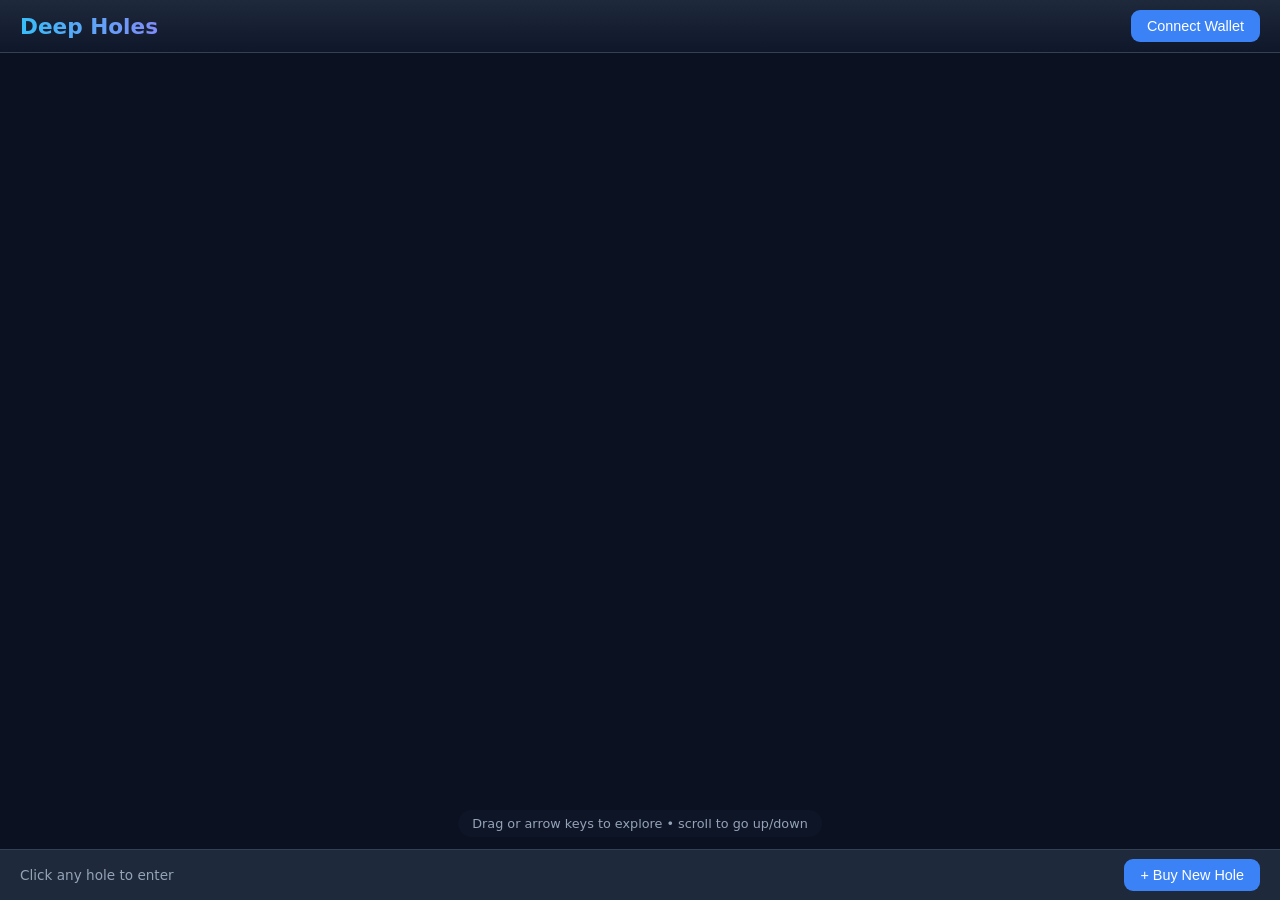
==== index.html @ e67f53ef "Add files via upload" ====
<!DOCTYPE html>
<html lang="en">
<head>
  <meta charset="UTF-8" />
  <meta name="viewport" content="width=device-width, initial-scale=1.0" />
  <title>Deep Holes</title>
  <link rel="stylesheet" href="css/style.css?v=9" />
</head>
<body>
  <!-- MAP SCREEN -->
  <div id="map-screen" class="screen active">
    <header class="top-bar">
      <h1>Deep Holes</h1>
      <div class="wallet-area">
        <button id="connect-wallet-btn" class="btn">Connect Wallet</button>
        <span id="wallet-address" class="hidden"></span>
        <span id="nft-count" class="badge hidden" title="NFTs found in your wallet"></span>
        <button id="disconnect-wallet-btn" class="btn btn-secondary btn-small hidden">Log out</button>
      </div>
    </header>

    <div id="map-container">
      <canvas id="map-canvas"></canvas>

      <div id="empty-state" class="empty-state hidden">
        <h2>No holes yet</h2>
        <p>Be the first to dig into the earth.</p>
        <button id="buy-first-hole-btn" class="btn btn-large">Buy Your First Hole</button>
      </div>

      <!-- Camera hint -->
      <div class="map-controls">
        <span>Drag or arrow keys to explore • scroll to go up/down</span>
      </div>
    </div>

    <div class="bottom-bar">
      <span class="hint">Click any hole to enter</span>
      <button id="buy-hole-btn" class="btn">+ Buy New Hole</button>
    </div>
  </div>

  <!-- ROOM SCREEN -->
  <div id="room-screen" class="screen">
    <header class="top-bar">
      <button id="back-to-map-btn" class="btn">← Back to Map</button>
      <h2 id="room-title">Hole</h2>
      <div id="room-depth-badge" class="badge">Depth 1</div>
    </header>

    <div id="room-info">
      <img id="room-image" src="" alt="Hole image" />
      <div id="room-details">
        <p id="room-description"></p>
        <div id="room-links"></div>
      </div>
      <button id="owner-panel-btn" class="btn btn-small hidden">Edit Hole</button>
    </div>

    <div id="room-container">
      <canvas id="room-canvas"></canvas>
    </div>

    <div class="bottom-bar">
      <span class="hint">Arrows / WASD or click the floor to move</span>
    </div>
  </div>

  <!-- BUY MODAL -->
  <div id="buy-modal" class="modal hidden">
    <div class="modal-content">
      <h2>Buy a New Hole</h2>
      <p class="modal-desc">Choose how deep you want to start. Each level costs ~$4 equivalent in SOL.</p>
      
      <label>Username</label>
      <input type="text" id="buy-username" maxlength="20" placeholder="Shown under your hole on the map" />
      <label>Profile picture (optional)</label>
      <input type="file" id="buy-image" accept="image/*" />

      <div class="hole-style-selector">
        <label>Burrow style</label>
        <select id="hole-style">
          <option value="classic">Classic Burrow</option>
          <option value="cozy">Cozy Burrow</option>
          <option value="crystal">Crystal Burrow</option>
          <option value="mushroom">Mushroom Burrow</option>
          <option value="royal">Royal Burrow</option>
        </select>
        <p class="modal-desc">Choose the look that will appear on your burrow on the world map.</p>
      </div>

      <div class="depth-selector">
        <label>Starting Depth: <span id="depth-value">1</span></label>
        <input type="range" id="depth-slider" min="1" max="50" value="1" />
        <div class="cost-display">
          Estimated cost: <strong id="cost-display">$4</strong>
        </div>
      </div>

      <div class="modal-actions">
        <button id="cancel-buy-btn" class="btn btn-secondary">Cancel</button>
        <button id="confirm-buy-btn" class="btn">Confirm & Pay (Simulated)</button>
      </div>
    </div>
  </div>

  <!-- OWNER PANEL MODAL -->
  <div id="owner-modal" class="modal hidden">
    <div class="modal-content wide">
      <h2>Edit Your Hole</h2>
      
      <label>Username</label>
      <input type="text" id="edit-username" maxlength="20" />

      <label>Description</label>
      <textarea id="edit-description" rows="3"></textarea>

      <label>Image URL</label>
      <input type="text" id="edit-image" placeholder="https://..." />

      <label>…or upload a picture</label>
      <input type="file" id="edit-image-file" accept="image/*" />

      <label>Links (label|url, one per line)</label>
      <textarea id="edit-links" rows="2" placeholder="Twitter|https://x.com"></textarea>

      <div class="gallery-editor">
        <h3>Wall pictures</h3>
        <p class="modal-desc">Every floor has its own frames: 3 on the left wall and 3 on the right wall. Add a picture by link, upload, or one of your wallet NFTs.</p>
        <div id="gallery-floors" class="floor-tabs"></div>
        <div id="gallery-slots"></div>
      </div>

      <div class="deepen-section">
        <p>Current Depth: <strong id="edit-current-depth">1</strong></p>
        <button id="deepen-btn" class="btn">Deepen +1 level (~$4)</button>
      </div>

      <div class="modal-actions">
        <button id="cancel-edit-btn" class="btn btn-secondary">Cancel</button>
        <button id="save-edit-btn" class="btn">Save Changes</button>
      </div>
    </div>
  </div>

  <!-- NFT PICKER -->
  <div id="nft-modal" class="modal hidden">
    <div class="modal-content wide">
      <h2>Pick from your wallet</h2>
      <p id="nft-note" class="modal-desc"></p>
      <div id="nft-grid" class="nft-grid"></div>
      <div class="modal-actions">
        <button id="nft-connect-btn" class="btn hidden">Connect Wallet</button>
        <button id="nft-close-btn" class="btn btn-secondary">Close</button>
      </div>
    </div>
  </div>

  <!-- OWNER NPC -->
  <div id="npc-modal" class="modal hidden">
    <div class="modal-content">
      <h2 id="npc-title">Owner</h2>
      <p id="npc-status" class="modal-desc"></p>
      <div id="npc-info" class="npc-info"></div>
      <div class="modal-actions">
        <button id="npc-like-btn" class="btn btn-secondary">Like</button>
        <button id="npc-tip-btn" class="btn">Tip Owner</button>
        <button id="npc-message-btn" class="btn btn-secondary">Message Owner</button>
        <button id="npc-close-btn" class="btn btn-secondary">Close</button>
      </div>
    </div>
  </div>

  <!-- PICTURE VIEWER (cute frame) -->
  <div id="lightbox" class="lightbox hidden" role="dialog" aria-modal="true" aria-label="Picture">
    <div class="lb-wrap">
      <div class="lb-hang">
        <svg class="lb-string" viewBox="0 0 160 56" aria-hidden="true">
          <path d="M80 8 L26 56 M80 8 L134 56" stroke="#d6b98c" stroke-width="2.5" fill="none" stroke-linecap="round"/>
          <circle cx="80" cy="7" r="6" fill="#94a3b8"/><circle cx="78.5" cy="5.5" r="2" fill="#e2e8f0"/>
        </svg>
        <div class="lb-ears" aria-hidden="true"><i></i><i></i></div>
        <figure class="lb-frame">
          <div class="lb-mat"><img id="lb-img" alt="" /></div>
          <figcaption id="lb-caption"></figcaption>
        </figure>
      </div>
      <button id="lb-close" class="lb-close" aria-label="Close picture">✕</button>
    </div>
  </div>

  <script type="module" src="js/main.js?v=9"></script>
</body>
</html>
---- css/style.css ----
* {
  margin: 0;
  padding: 0;
  box-sizing: border-box;
}

body {
  font-family: "Segoe UI", system-ui, -apple-system, sans-serif;
  background: #0b1120;
  color: #e2e8f0;
  overflow: hidden;
  height: 100dvh;
}

.screen {
  display: none;
  flex-direction: column;
  height: 100dvh;
}

.screen.active {
  display: flex;
  animation: fadeIn 0.25s ease;
}

@keyframes fadeIn {
  from { opacity: 0; }
  to { opacity: 1; }
}

/* Top Bar */
.top-bar {
  display: flex;
  justify-content: space-between;
  align-items: center;
  padding: 10px 20px;
  background: linear-gradient(180deg, #1e293b, #0f172a);
  border-bottom: 1px solid #334155;
  z-index: 30;
  gap: 12px;
}

.top-bar h1 {
  font-size: 1.35rem;
  font-weight: 700;
  background: linear-gradient(90deg, #38bdf8, #818cf8);
  -webkit-background-clip: text;
  -webkit-text-fill-color: transparent;
  background-clip: text;
}

.top-bar h2 {
  font-size: 1.1rem;
  font-weight: 600;
  flex: 1;
  text-align: center;
}

.btn {
  background: #3b82f6;
  color: white;
  border: none;
  padding: 8px 16px;
  border-radius: 9px;
  cursor: pointer;
  font-size: 0.9rem;
  font-weight: 500;
  transition: all 0.15s ease;
  white-space: nowrap;
}

.btn:hover {
  background: #2563eb;
  transform: translateY(-1px);
}

.btn-large {
  padding: 14px 28px;
  font-size: 1.05rem;
  border-radius: 12px;
}

.btn-small {
  padding: 6px 12px;
  font-size: 0.8rem;
}

.btn-secondary {
  background: #475569;
}

.btn-secondary:hover {
  background: #64748b;
}

.wallet-area {
  display: flex;
  align-items: center;
  gap: 8px;
}

.hidden {
  display: none !important;
}

.badge {
  background: #1e293b;
  border: 1px solid #475569;
  padding: 4px 12px;
  border-radius: 20px;
  font-size: 0.85rem;
  color: #94a3b8;
}

/* Map */
#map-container {
  flex: 1;
  position: relative;
  overflow: hidden;
  background: #0b1120;
}

#map-canvas {
  display: block;
  touch-action: none;
  width: 100%;
  height: 100%;
  cursor: grab;
}

#map-canvas:active {
  cursor: grabbing;
}

.empty-state {
  position: absolute;
  inset: 0;
  display: flex;
  flex-direction: column;
  align-items: center;
  justify-content: center;
  background: rgba(11, 17, 32, 0.8);
  backdrop-filter: blur(8px);
  z-index: 10;
  text-align: center;
  gap: 10px;
}

.empty-state h2 {
  font-size: 1.8rem;
  font-weight: 700;
}

.empty-state p {
  color: #94a3b8;
}

.map-controls {
  position: absolute;
  bottom: 12px;
  left: 50%;
  transform: translateX(-50%);
  background: rgba(15, 23, 42, 0.75);
  padding: 6px 14px;
  border-radius: 20px;
  font-size: 0.8rem;
  color: #94a3b8;
  pointer-events: none;
  z-index: 5;
}

/* Room Info */
#room-info {
  display: flex;
  gap: 16px;
  padding: 12px 20px;
  background: #1e293b;
  border-bottom: 1px solid #334155;
  max-height: 130px;
  align-items: center;
}

#room-image {
  width: 90px;
  height: 90px;
  object-fit: cover;
  border-radius: 10px;
  background: #334155;
  flex-shrink: 0;
  border: 2px solid #475569;
}

#room-details {
  flex: 1;
  overflow-y: auto;
}

#room-description {
  font-size: 0.9rem;
  line-height: 1.5;
  color: #cbd5e1;
  margin-bottom: 8px;
}

#room-links {
  display: flex;
  flex-wrap: wrap;
  gap: 8px;
}

#room-links a {
  color: #60a5fa;
  font-size: 0.8rem;
  text-decoration: none;
  background: rgba(96, 165, 250, 0.12);
  padding: 3px 9px;
  border-radius: 6px;
}

#room-links a:hover {
  background: rgba(96, 165, 250, 0.25);
}

#room-container {
  flex: 1;
  position: relative;
  background: #0f172a;
}

#room-canvas {
  display: block;
  touch-action: none;
  width: 100%;
  height: 100%;
}

/* Bottom Bar */
.bottom-bar {
  display: flex;
  justify-content: space-between;
  align-items: center;
  padding: 9px 20px;
  background: #1e293b;
  border-top: 1px solid #334155;
}

.hint {
  font-size: 0.85rem;
  color: #94a3b8;
}

/* Modal */
.modal {
  position: fixed;
  inset: 0;
  background: rgba(0, 0, 0, 0.7);
  display: flex;
  align-items: center;
  justify-content: center;
  z-index: 100;
  backdrop-filter: blur(4px);
}

.modal-content {
  max-height: 92dvh;
  overflow-y: auto;
  background: #1e293b;
  border: 1px solid #334155;
  border-radius: 16px;
  padding: 28px;
  width: 90%;
  max-width: 440px;
  box-shadow: 0 20px 50px rgba(0,0,0,0.5);
}

.modal-content h2 {
  margin-bottom: 8px;
  font-size: 1.3rem;
}

.modal-desc {
  color: #94a3b8;
  font-size: 0.9rem;
  margin-bottom: 20px;
}

.depth-selector {
  margin-bottom: 24px;
}

.depth-selector label {
  display: block;
  margin-bottom: 8px;
  font-weight: 500;
}

.depth-selector input[type="range"] {
  width: 100%;
  margin-bottom: 10px;
  accent-color: #3b82f6;
}

.cost-display {
  font-size: 1.05rem;
  color: #e2e8f0;
}

.cost-display strong {
  color: #4ade80;
}

.modal-actions {
  display: flex;
  gap: 12px;
  justify-content: flex-end;
  margin-top: 20px;
}

.modal-content label {
  display: block;
  margin-top: 14px;
  margin-bottom: 5px;
  font-size: 0.9rem;
  color: #94a3b8;
}

.modal-content input[type="text"],
.modal-content input[type="file"],
.modal-content textarea {
  width: 100%;
  background: #0f172a;
  border: 1px solid #334155;
  border-radius: 8px;
  padding: 10px 12px;
  color: #e2e8f0;
  font-size: 0.9rem;
  resize: vertical;
}

.modal-content input:focus,
.modal-content textarea:focus {
  outline: none;
  border-color: #3b82f6;
}

.deepen-section {
  margin-top: 18px;
  padding: 14px;
  background: #0f172a;
  border-radius: 10px;
  display: flex;
  justify-content: space-between;
  align-items: center;
}

#wallet-address {
  font-size: 0.85rem;
  color: #4ade80;
  background: #0f172a;
  border: 1px solid #334155;
  padding: 6px 12px;
  border-radius: 20px;
}

/* ---------- wallet log out ---------- */
#wallet-address[title] { cursor: default; }

/* ---------- wide modals + wall picture editor ---------- */
.modal-content.wide { max-width: 640px; }

.gallery-editor { margin-top: 20px; padding-top: 6px; border-top: 1px solid #334155; }
.gallery-editor h3 { margin-top: 14px; font-size: 1.05rem; }
.gallery-editor .modal-desc { margin: 4px 0 12px; }

.floor-tabs { display: flex; flex-wrap: wrap; gap: 6px; margin-bottom: 12px; }
.floor-tabs button {
  background: #0f172a; color: #94a3b8; border: 1px solid #334155; border-radius: 8px;
  padding: 5px 12px; font-size: .82rem; cursor: pointer;
}
.floor-tabs button.on { background: #3b82f6; border-color: #3b82f6; color: #fff; }

.slot-group h4 { font-size: .85rem; color: #cbd5e1; margin: 12px 0 6px; font-weight: 600; }
.slot-row {
  display: grid; grid-template-columns: 64px 1fr; gap: 10px; align-items: start;
  background: #0f172a; border: 1px solid #334155; border-radius: 10px; padding: 8px; margin-bottom: 8px;
}
.slot-row.flash { animation: slotFlash 1.4s ease; }
@keyframes slotFlash { 0%, 60% { border-color: #fbbf24; box-shadow: 0 0 0 3px rgba(251,191,36,.25); } 100% { border-color: #334155; box-shadow: none; } }
.slot-thumb {
  width: 64px; height: 64px; border-radius: 8px; background: #1e293b; border: 1px dashed #475569;
  display: flex; align-items: center; justify-content: center; color: #475569; font-size: 1.4rem; overflow: hidden;
}
.slot-thumb img { width: 100%; height: 100%; object-fit: cover; display: block; }
.slot-body { min-width: 0; }
.slot-name { font-size: .78rem; color: #94a3b8; margin-bottom: 4px; }
.slot-body input[type="text"] { padding: 7px 10px; font-size: .82rem; }
.slot-actions { display: flex; flex-wrap: wrap; gap: 6px; margin-top: 6px; }
.slot-actions .btn { padding: 4px 10px; font-size: .75rem; }
.slot-actions input[type="file"] { display: none; }
.btn-danger { background: #7f1d1d; }
.btn-danger:hover { background: #991b1b; }

/* ---------- NFT picker ---------- */
.nft-grid { display: grid; grid-template-columns: repeat(auto-fill, minmax(112px, 1fr)); gap: 10px; min-height: 40px; }
.nft-item {
  background: #0f172a; border: 1px solid #334155; border-radius: 10px; padding: 6px; cursor: pointer;
  text-align: left; color: #cbd5e1; font-size: .75rem;
}
.nft-item:hover { border-color: #fbbf24; }
.nft-item img { width: 100%; aspect-ratio: 1; object-fit: cover; border-radius: 7px; display: block; margin-bottom: 5px; background: #1e293b; }
.nft-item span { display: block; overflow: hidden; text-overflow: ellipsis; white-space: nowrap; }
#nft-modal { z-index: 110; }

/* ---------- picture viewer: a cute hanging frame ---------- */
.lightbox {
  position: fixed; inset: 0; z-index: 120; display: flex; align-items: center; justify-content: center;
  background: rgba(2, 6, 23, .82); backdrop-filter: blur(5px);
  animation: lbFade .2s ease;
}
@keyframes lbFade { from { opacity: 0; } to { opacity: 1; } }
.lb-wrap { position: relative; padding: 0 12px; }
.lb-hang { position: relative; display: flex; flex-direction: column; align-items: center; transform-origin: 50% 0; animation: lbSwing 1.3s ease-out; }
@keyframes lbSwing {
  0% { transform: translateY(-40px) rotate(-7deg); opacity: 0; }
  35% { transform: translateY(0) rotate(4deg); opacity: 1; }
  60% { transform: rotate(-2deg); }
  80% { transform: rotate(1deg); }
  100% { transform: rotate(0); }
}
.lb-string { width: 160px; height: 56px; margin-bottom: -4px; position: relative; z-index: 2; }
.lb-ears { position: absolute; top: 12px; left: 0; right: 0; display: flex; justify-content: center; gap: 46px; z-index: 0; pointer-events: none; }
.lb-ears i {
  width: 28px; height: 72px; border-radius: 50% 50% 46% 46%; background: #f8fafc; position: relative; transform: rotate(-9deg);
  box-shadow: inset 0 0 0 3px #e2e8f0;
}
.lb-ears i + i { transform: rotate(11deg); }
.lb-ears i::after { content: ""; position: absolute; inset: 9px 7px 14px; border-radius: 50%; background: #fda4af; }
.lb-frame {
  position: relative; z-index: 1; margin: 0; padding: 14px 14px 10px;
  background: linear-gradient(145deg, #a8692f, #6b4423 55%, #8a5a2b);
  border-radius: 22px; box-shadow: 0 24px 50px rgba(0, 0, 0, .55), inset 0 2px 0 rgba(255, 255, 255, .25), inset 0 -3px 0 rgba(0, 0, 0, .3);
}
.lb-frame::before, .lb-frame::after {   /* little brass studs */
  content: ""; position: absolute; width: 10px; height: 10px; border-radius: 50%;
  background: radial-gradient(circle at 35% 30%, #fde68a, #b45309); box-shadow: 0 1px 2px rgba(0, 0, 0, .5);
}
.lb-frame::before { left: 7px; bottom: 36px; }
.lb-frame::after { right: 7px; bottom: 36px; }
.lb-mat { background: #fdf6e3; padding: 12px; border-radius: 12px; box-shadow: inset 0 2px 8px rgba(0, 0, 0, .3); }
.lb-mat img {
  display: block; min-width: 240px; min-height: 160px; object-fit: contain; max-width: min(78vw, 560px); max-height: 58vh; border-radius: 6px; background: #1e293b;
  box-shadow: 0 0 0 2px rgba(0, 0, 0, .15);
}
.lb-frame figcaption {
  margin: 10px auto 0; width: fit-content; max-width: 90%; padding: 3px 14px; border-radius: 999px;
  background: #fdf6e3; color: #6b4423; font-size: .82rem; font-weight: 600; text-align: center;
  overflow: hidden; text-overflow: ellipsis; white-space: nowrap;
}
.lb-close {
  position: absolute; top: 58px; right: -6px; z-index: 3; width: 36px; height: 36px; border-radius: 50%;
  border: 2px solid #fdf6e3; background: #0f172a; color: #fdf6e3; cursor: pointer; font-size: .95rem;
}
.lb-close:hover { background: #3b82f6; }
.lb-close:focus-visible, .btn:focus-visible, .nft-item:focus-visible, .floor-tabs button:focus-visible { outline: 2px solid #fbbf24; outline-offset: 2px; }
@media (prefers-reduced-motion: reduce) { .lb-hang, .lightbox { animation: none; } }

/* ===== chat, leaderboard, market ===== */
.wallet-area { flex-wrap: wrap; }
.chat-fab { position: fixed; right: 16px; bottom: 76px; z-index: 40; width: 52px; height: 52px; border-radius: 50%; border: 0; background: #3b82f6; color: #fff; font-size: 1.5rem; cursor: pointer; box-shadow: 0 6px 20px rgba(0,0,0,.45); }
.chat-badge { position: absolute; top: -4px; right: -4px; min-width: 20px; height: 20px; border-radius: 10px; background: #ef4444; color: #fff; font-size: .72rem; font-weight: 700; line-height: 20px; padding: 0 5px; }
.chat-panel { position: fixed; right: 16px; bottom: 138px; z-index: 40; width: min(340px, calc(100vw - 32px)); height: min(430px, 60dvh); display: flex; flex-direction: column; background: #0f172a; border: 1px solid #334155; border-radius: 14px; box-shadow: 0 16px 48px rgba(0,0,0,.6); overflow: hidden; }
.chat-head, .chat-foot { display: flex; align-items: center; gap: 6px; padding: 8px; background: #1e293b; }
.chat-head .on { background: #fbbf24; color: #0f172a; }
.chat-peer { flex: 1; color: #e2e8f0; font-weight: 600; font-size: .85rem; overflow: hidden; text-overflow: ellipsis; white-space: nowrap; }
.chat-head .btn:last-child { margin-left: auto; }
.chat-list { flex: 1; overflow-y: auto; padding: 10px; display: flex; flex-direction: column; gap: 8px; }
.chat-foot input { flex: 1; min-width: 0; background: #0f172a; border: 1px solid #334155; color: #e2e8f0; border-radius: 8px; padding: 8px; }
.chat-empty { color: #94a3b8; font-size: .85rem; text-align: center; margin: 8px 0; }
.chat-msg { max-width: 86%; align-self: flex-start; background: #1e293b; border-radius: 10px 10px 10px 2px; padding: 6px 10px; }
.chat-msg.me { align-self: flex-end; background: #1d4ed8; border-radius: 10px 10px 2px 10px; }
.chat-meta { display: flex; gap: 8px; align-items: baseline; font-size: .72rem; color: #94a3b8; }
.chat-name { background: none; border: 0; padding: 0; color: #fbbf24; font-weight: 700; cursor: pointer; font-size: .74rem; }
.chat-name:disabled { color: #bfdbfe; cursor: default; }
.chat-text { color: #f1f5f9; font-size: .9rem; word-break: break-word; }
.chat-convo { display: flex; flex-direction: column; gap: 2px; text-align: left; background: #1e293b; border: 0; border-radius: 10px; padding: 8px 10px; color: #cbd5e1; cursor: pointer; position: relative; }
.chat-convo b { color: #f1f5f9; }
.chat-convo i { position: absolute; right: 10px; top: 10px; background: #ef4444; color: #fff; border-radius: 10px; padding: 0 6px; font-style: normal; font-size: .72rem; }
.trade-area { display: flex; gap: 6px; }
.sx-stats { display: grid; grid-template-columns: repeat(auto-fit, minmax(150px, 1fr)); gap: 8px; }
.sx-stat { background: #0f172a; border: 1px solid #334155; border-radius: 10px; padding: 10px; display: flex; flex-direction: column; gap: 2px; }
.sx-stat small { color: #94a3b8; } .sx-stat b { color: #f1f5f9; font-size: 1.1rem; } .sx-stat span { color: #64748b; font-size: .75rem; }
.sx-body h3 { margin: 16px 0 8px; font-size: .95rem; color: #cbd5e1; }
.sx-chips { display: flex; flex-wrap: wrap; gap: 6px; }
.sx-table { display: flex; flex-direction: column; gap: 6px; }
.sx-row { display: flex; align-items: center; gap: 10px; flex-wrap: wrap; background: #0f172a; border: 1px solid #334155; border-radius: 10px; padding: 8px 10px; color: #cbd5e1; font-size: .85rem; text-align: left; cursor: pointer; }
.sx-row.static { cursor: default; }
.sx-row.top { border-color: #fbbf24; }
.sx-row .rk { width: 32px; font-weight: 700; } .sx-row .nm { flex: 1; min-width: 90px; color: #f1f5f9; font-weight: 600; }
.sx-row .pr { color: #fbbf24; font-weight: 600; }
.tag { font-size: .7rem; padding: 2px 8px; border-radius: 10px; background: #334155; color: #cbd5e1; }
.tag.sale { background: #f97316; color: #fff; }
.sx-break { background: #0f172a; border: 1px solid #334155; border-radius: 10px; padding: 8px 12px; margin: 10px 0; }
.sx-break > div { display: flex; justify-content: space-between; padding: 3px 0; color: #94a3b8; font-size: .85rem; }
.sx-break b { color: #f1f5f9; } .sx-break .tot { border-top: 1px solid #334155; margin-top: 4px; padding-top: 6px; }
.sx-opt { display: flex; align-items: center; gap: 6px; margin: 8px 0; color: #e2e8f0; }
.sx-opt input[type=number] { width: 110px; }
.sx-err { color: #f87171; font-size: .85rem; min-height: 1.1em; }

/* ---------- first-house style picker + owner NPC ---------- */
.hole-style-selector { margin-top: 12px; }
.hole-style-selector select { width: 100%; background: #0f172a; color: #e2e8f0; border: 1px solid #334155; border-radius: 8px; padding: 9px 10px; }
.npc-info { background: #0f172a; border: 1px solid #334155; border-radius: 10px; padding: 12px; color: #cbd5e1; line-height: 1.55; margin: 10px 0; }
.room-engagement { margin-top: 7px; color: #fbbf24; font-size: .78rem; font-weight: 600; }
#room-info { flex-wrap: wrap; }
#room-details { min-width: 180px; }
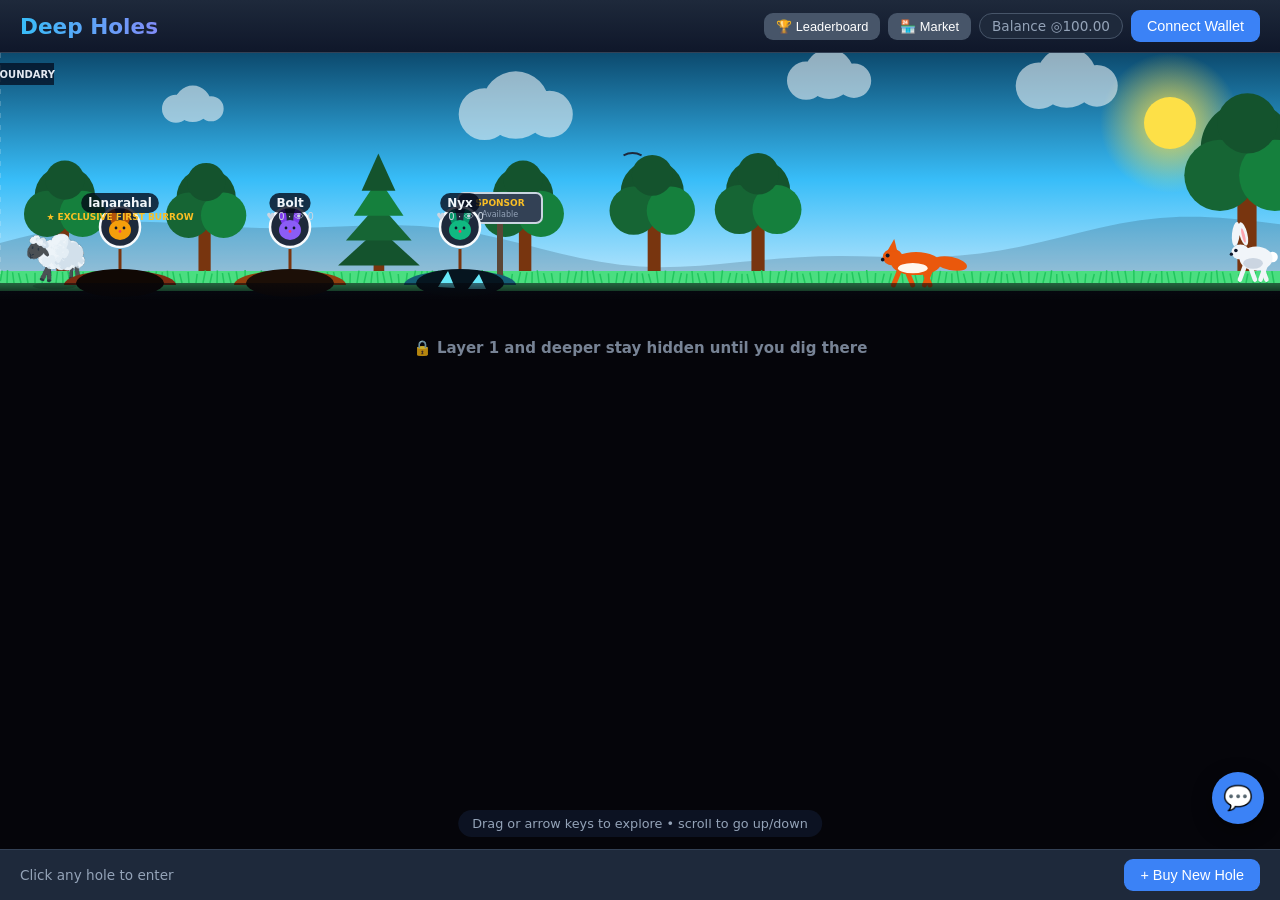
==== commit f0b62f76: "Add files via upload" ====
--- a/index.html
+++ b/index.html
@@ -4,7 +4,7 @@
   <meta charset="UTF-8" />
   <meta name="viewport" content="width=device-width, initial-scale=1.0" />
   <title>Deep Holes</title>
-  <link rel="stylesheet" href="css/style.css?v=9" />
+  <link rel="stylesheet" href="css/style.css?v=10" />
 </head>
 <body>
   <!-- MAP SCREEN -->
@@ -189,6 +189,6 @@
     </div>
   </div>
 
-  <script type="module" src="js/main.js?v=9"></script>
+  <script type="module" src="js/main.js?v=10"></script>
 </body>
 </html>
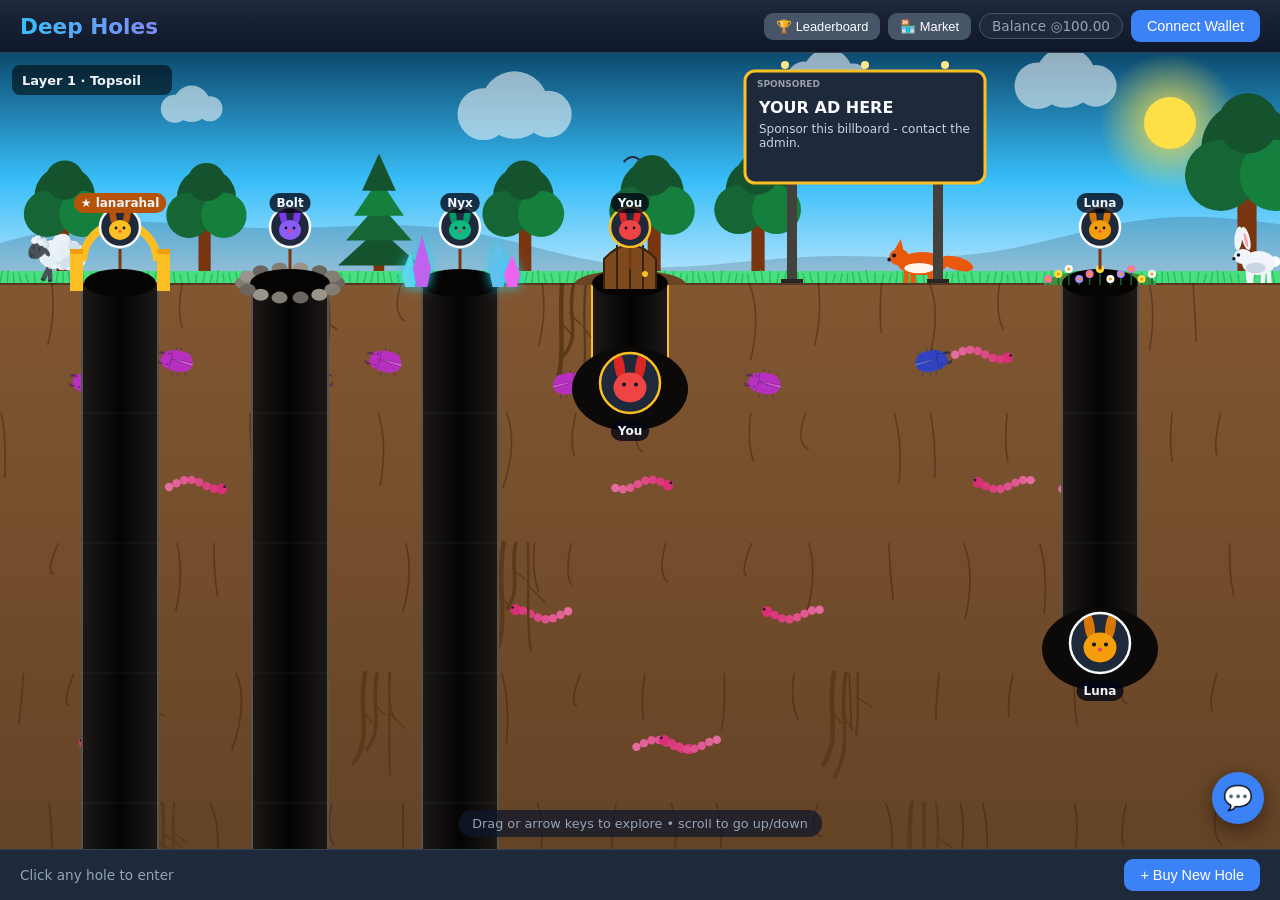
==== commit 442f816a: "Add files via upload" ====
--- a/index.html
+++ b/index.html
@@ -4,7 +4,7 @@
   <meta charset="UTF-8" />
   <meta name="viewport" content="width=device-width, initial-scale=1.0" />
   <title>Deep Holes</title>
-  <link rel="stylesheet" href="css/style.css?v=10" />
+  <link rel="stylesheet" href="css/style.css?v=9" />
 </head>
 <body>
   <!-- MAP SCREEN -->
@@ -77,17 +77,8 @@
       <label>Profile picture (optional)</label>
       <input type="file" id="buy-image" accept="image/*" />
 
-      <div class="hole-style-selector">
-        <label>Burrow style</label>
-        <select id="hole-style">
-          <option value="classic">Classic Burrow</option>
-          <option value="cozy">Cozy Burrow</option>
-          <option value="crystal">Crystal Burrow</option>
-          <option value="mushroom">Mushroom Burrow</option>
-          <option value="royal">Royal Burrow</option>
-        </select>
-        <p class="modal-desc">Choose the look that will appear on your burrow on the world map.</p>
-      </div>
+      <label>Hole style (shown on the map)</label>
+      <div id="buy-styles" class="style-grid"></div>
 
       <div class="depth-selector">
         <label>Starting Depth: <span id="depth-value">1</span></label>
@@ -111,6 +102,9 @@
       
       <label>Username</label>
       <input type="text" id="edit-username" maxlength="20" />
+
+      <label>Hole style</label>
+      <div id="edit-styles" class="style-grid"></div>
 
       <label>Description</label>
       <textarea id="edit-description" rows="3"></textarea>
@@ -156,21 +150,6 @@
     </div>
   </div>
 
-  <!-- OWNER NPC -->
-  <div id="npc-modal" class="modal hidden">
-    <div class="modal-content">
-      <h2 id="npc-title">Owner</h2>
-      <p id="npc-status" class="modal-desc"></p>
-      <div id="npc-info" class="npc-info"></div>
-      <div class="modal-actions">
-        <button id="npc-like-btn" class="btn btn-secondary">Like</button>
-        <button id="npc-tip-btn" class="btn">Tip Owner</button>
-        <button id="npc-message-btn" class="btn btn-secondary">Message Owner</button>
-        <button id="npc-close-btn" class="btn btn-secondary">Close</button>
-      </div>
-    </div>
-  </div>
-
   <!-- PICTURE VIEWER (cute frame) -->
   <div id="lightbox" class="lightbox hidden" role="dialog" aria-modal="true" aria-label="Picture">
     <div class="lb-wrap">
@@ -189,6 +168,6 @@
     </div>
   </div>
 
-  <script type="module" src="js/main.js?v=10"></script>
+  <script type="module" src="js/main.js?v=9"></script>
 </body>
 </html>
--- a/css/style.css
+++ b/css/style.css
@@ -506,10 +506,34 @@
 .sx-opt input[type=number] { width: 110px; }
 .sx-err { color: #f87171; font-size: .85rem; min-height: 1.1em; }
 
-/* ---------- first-house style picker + owner NPC ---------- */
-.hole-style-selector { margin-top: 12px; }
-.hole-style-selector select { width: 100%; background: #0f172a; color: #e2e8f0; border: 1px solid #334155; border-radius: 8px; padding: 9px 10px; }
-.npc-info { background: #0f172a; border: 1px solid #334155; border-radius: 10px; padding: 12px; color: #cbd5e1; line-height: 1.55; margin: 10px 0; }
-.room-engagement { margin-top: 7px; color: #fbbf24; font-size: .78rem; font-weight: 600; }
-#room-info { flex-wrap: wrap; }
-#room-details { min-width: 180px; }
+/* ===== hole styles, notice, admin, NPC, leaderboard grid ===== */
+.style-grid { display: grid; grid-template-columns: repeat(auto-fill, minmax(112px, 1fr)); gap: 8px; margin: 6px 0 12px; }
+.style-opt { background: #0f172a; border: 2px solid #334155; border-radius: 10px; padding: 4px; color: #cbd5e1; font-size: .72rem; cursor: pointer; display: flex; flex-direction: column; align-items: center; gap: 3px; }
+.style-opt canvas { width: 100%; height: auto; border-radius: 6px; }
+.style-opt.on { border-color: #fbbf24; color: #fbbf24; }
+.notice-bar { position: fixed; top: 0; left: 0; right: 0; z-index: 60; background: #b45309; color: #fff; text-align: center; padding: 6px 12px; font-size: .88rem; font-weight: 600; }
+.pill { background: #0f172a; border: 1px solid #334155; border-radius: 999px; padding: 3px 10px; color: #e2e8f0; font-size: .8rem; display: inline-flex; align-items: center; }
+.pill.gold { border-color: #fbbf24; color: #fbbf24; }
+.trade-area { flex-wrap: wrap; align-items: center; }
+.ad-tabs { display: flex; gap: 6px; flex-wrap: wrap; margin: 12px 0; }
+.ad-card { background: #0f172a; border: 1px solid #334155; border-radius: 10px; padding: 10px 12px; margin: 8px 0; }
+.ad-card.flash { border-color: #fbbf24; box-shadow: 0 0 0 2px rgba(251,191,36,.35); }
+.ad-head { display: flex; gap: 10px; align-items: center; color: #94a3b8; font-size: .8rem; margin-bottom: 6px; } .ad-head b { color: #f1f5f9; }
+.ad-field { display: flex; flex-direction: column; gap: 2px; margin: 6px 0; color: #94a3b8; font-size: .75rem; }
+.ad-field input[type=text], .ad-field input[type=number], .ad-field select, .ad-field input:not([type]) { background: #1e293b; border: 1px solid #334155; color: #e2e8f0; border-radius: 6px; padding: 6px 8px; }
+.ad-field input[type=color] { width: 56px; height: 30px; padding: 0; border: 0; background: none; }
+.ad-actions { display: flex; gap: 6px; flex-wrap: wrap; margin-top: 8px; }
+.ad-small { width: 90px; background: #1e293b; border: 1px solid #334155; color: #e2e8f0; border-radius: 6px; padding: 4px 6px; }
+.sx-body input[type=text] { background: #1e293b; border: 1px solid #334155; color: #e2e8f0; border-radius: 6px; padding: 6px 8px; min-width: 0; }
+.sx-sorts { display: flex; gap: 6px; flex-wrap: wrap; align-items: center; margin: 8px 0; color: #94a3b8; }
+.sx-search { margin-left: auto; width: 170px; }
+.sx-scroll { max-height: 46dvh; overflow: auto; display: flex; flex-direction: column; gap: 6px; }
+.sx-grid { display: grid; grid-template-columns: 34px minmax(110px, 1fr) 48px 36px 36px 66px 90px 70px; gap: 8px; align-items: center; min-width: 560px; }
+.sx-grid.people { grid-template-columns: 26px minmax(110px, 1fr) 50px 60px 40px 70px 120px; }
+.sx-head { background: transparent; border: 0; color: #64748b; font-size: .72rem; text-transform: uppercase; position: sticky; top: 0; z-index: 1; background: #1e293b; }
+.sx-row .acts { display: flex; gap: 4px; }
+.npc-top { display: flex; gap: 14px; align-items: center; margin-bottom: 10px; }
+.npc-av { width: 72px; height: 72px; border-radius: 50%; background: #64748b center / cover; border: 3px solid #fbbf24; flex: none; }
+.npc-status { font-size: .78rem; color: #94a3b8; font-weight: 700; } .npc-status.on { color: #4ade80; }
+.npc-say { background: #0f172a; border: 1px solid #334155; border-radius: 12px; padding: 8px 12px; color: #f1f5f9; margin-top: 4px; font-size: .92rem; }
+.btn-danger { background: #b91c1c; color: #fff; }
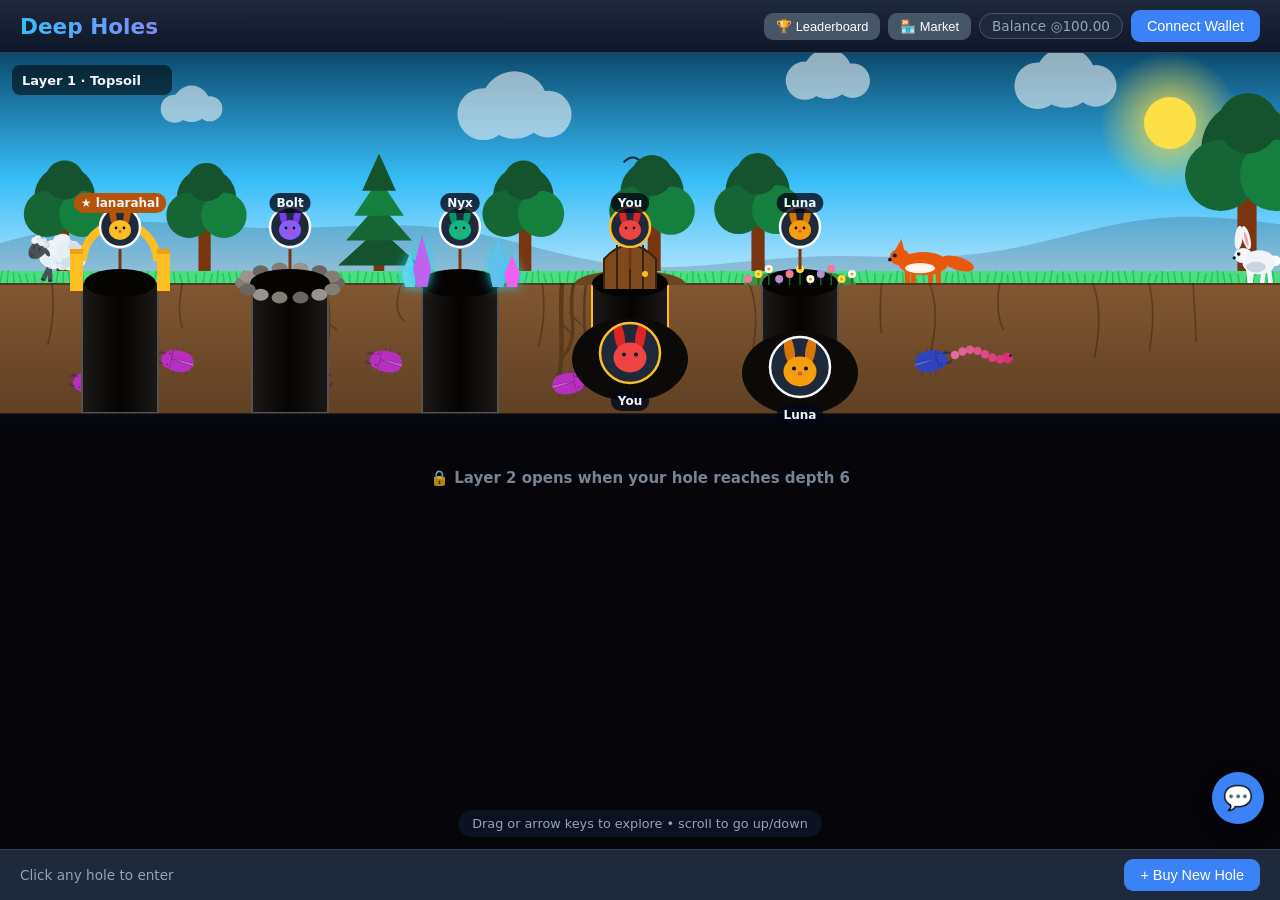
==== commit 1537bc2c: "Add files via upload" ====
--- a/index.html
+++ b/index.html
@@ -4,7 +4,7 @@
   <meta charset="UTF-8" />
   <meta name="viewport" content="width=device-width, initial-scale=1.0" />
   <title>Deep Holes</title>
-  <link rel="stylesheet" href="css/style.css?v=9" />
+  <link rel="stylesheet" href="css/style.css?v=10" />
 </head>
 <body>
   <!-- MAP SCREEN -->
@@ -76,6 +76,9 @@
       <input type="text" id="buy-username" maxlength="20" placeholder="Shown under your hole on the map" />
       <label>Profile picture (optional)</label>
       <input type="file" id="buy-image" accept="image/*" />
+
+      <label>Your character <small>(roll until you like it - you can only choose it now, while creating the hole)</small></label>
+      <div class="char-box"><canvas id="char-preview" width="170" height="185"></canvas><button type="button" id="char-roll" class="btn btn-small">🎲 Roll again</button></div>
 
       <label>Hole style (shown on the map)</label>
       <div id="buy-styles" class="style-grid"></div>
@@ -168,6 +171,6 @@
     </div>
   </div>
 
-  <script type="module" src="js/main.js?v=9"></script>
+  <script type="module" src="js/main.js?v=10"></script>
 </body>
 </html>
--- a/css/style.css
+++ b/css/style.css
@@ -537,3 +537,16 @@
 .npc-status { font-size: .78rem; color: #94a3b8; font-weight: 700; } .npc-status.on { color: #4ade80; }
 .npc-say { background: #0f172a; border: 1px solid #334155; border-radius: 12px; padding: 8px 12px; color: #f1f5f9; margin-top: 4px; font-size: .92rem; }
 .btn-danger { background: #b91c1c; color: #fff; }
+
+/* ===== character roll, café, toast, validation ===== */
+.char-box { display: flex; align-items: center; gap: 14px; margin: 6px 0 12px; }
+.char-box canvas { background: #0f172a; border: 1px solid #334155; border-radius: 12px; }
+.cafe-chat { position: fixed; left: 16px; bottom: 76px; z-index: 40; width: min(320px, calc(100vw - 32px)); background: #1c1209; border: 1px solid #b45309; border-radius: 12px; box-shadow: 0 12px 36px rgba(0,0,0,.6); overflow: hidden; }
+.cafe-head { background: #78350f; color: #fde68a; font-weight: 700; font-size: .85rem; padding: 8px 12px; }
+.cafe-log { height: 150px; overflow-y: auto; padding: 8px 12px; font-size: .88rem; color: #e7e5e4; display: flex; flex-direction: column; gap: 4px; }
+.cafe-msg b { color: #fbbf24; } .cafe-empty { color: #a8a29e; text-align: center; margin: 8px 0; }
+.cafe-foot { display: flex; gap: 6px; padding: 8px; background: #2a190c; }
+.cafe-foot input { flex: 1; min-width: 0; background: #1c1209; border: 1px solid #78350f; color: #f5f5f4; border-radius: 8px; padding: 6px 8px; }
+#toast { position: fixed; left: 50%; bottom: 90px; transform: translate(-50%, 20px); z-index: 90; background: #1e293b; color: #f1f5f9; border: 1px solid #f59e0b; border-radius: 10px; padding: 10px 16px; font-size: .9rem; opacity: 0; pointer-events: none; transition: .25s; max-width: min(90vw, 460px); text-align: center; }
+#toast.show { opacity: 1; transform: translate(-50%, 0); }
+.slot-body input.bad { border-color: #ef4444; }
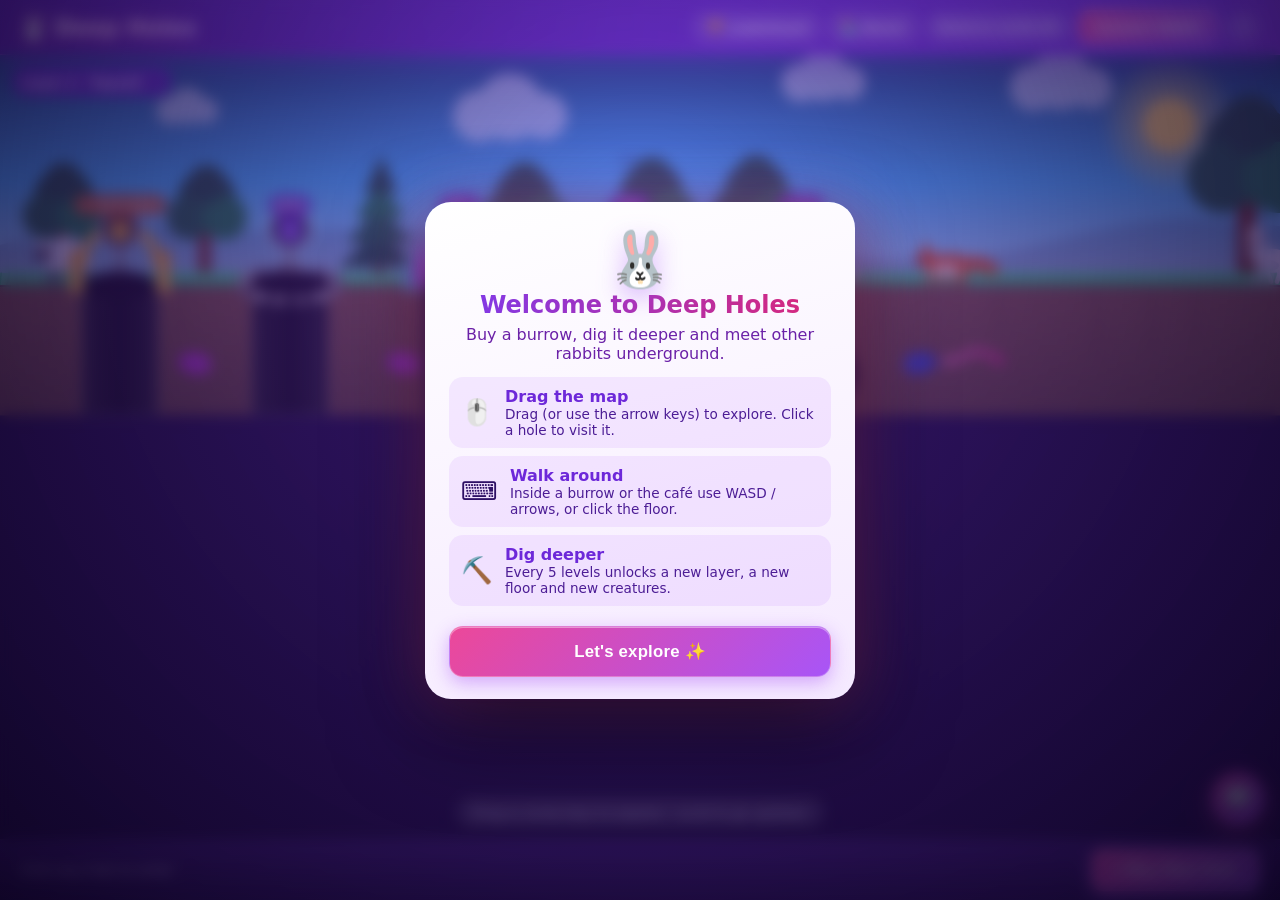
==== commit 2b6a46fa: "Add files via upload" ====
--- a/index.html
+++ b/index.html
@@ -2,9 +2,13 @@
 <html lang="en">
 <head>
   <meta charset="UTF-8" />
-  <meta name="viewport" content="width=device-width, initial-scale=1.0" />
+  <meta name="viewport" content="width=device-width, initial-scale=1, maximum-scale=1, viewport-fit=cover" />
+  <meta name="theme-color" content="#4c1d95" />
+  <meta name="apple-mobile-web-app-capable" content="yes" />
+  <meta name="mobile-web-app-capable" content="yes" />
   <title>Deep Holes</title>
-  <link rel="stylesheet" href="css/style.css?v=10" />
+  <link rel="stylesheet" href="css/style.css?v=11" />
+  <link rel="stylesheet" href="css/theme.css?v=11" />
 </head>
 <body>
   <!-- MAP SCREEN -->
@@ -171,6 +175,6 @@
     </div>
   </div>
 
-  <script type="module" src="js/main.js?v=10"></script>
+  <script type="module" src="js/main.js?v=11"></script>
 </body>
 </html>
--- a/css/style.css
+++ b/css/style.css
@@ -6,8 +6,8 @@
 
 body {
   font-family: "Segoe UI", system-ui, -apple-system, sans-serif;
-  background: #0b1120;
-  color: #e2e8f0;
+  background: #0e0424;
+  color: #f3edff;
   overflow: hidden;
   height: 100dvh;
 }
@@ -34,8 +34,8 @@
   justify-content: space-between;
   align-items: center;
   padding: 10px 20px;
-  background: linear-gradient(180deg, #1e293b, #0f172a);
-  border-bottom: 1px solid #334155;
+  background: linear-gradient(180deg, #2a1252, #1a0b36);
+  border-bottom: 1px solid #4c2a85;
   z-index: 30;
   gap: 12px;
 }
@@ -43,7 +43,7 @@
 .top-bar h1 {
   font-size: 1.35rem;
   font-weight: 700;
-  background: linear-gradient(90deg, #38bdf8, #818cf8);
+  background: linear-gradient(90deg, #f0abfc, #c4b5fd);
   -webkit-background-clip: text;
   -webkit-text-fill-color: transparent;
   background-clip: text;
@@ -57,7 +57,7 @@
 }
 
 .btn {
-  background: #3b82f6;
+  background: #a855f7;
   color: white;
   border: none;
   padding: 8px 16px;
@@ -70,7 +70,7 @@
 }
 
 .btn:hover {
-  background: #2563eb;
+  background: #9333ea;
   transform: translateY(-1px);
 }
 
@@ -86,11 +86,11 @@
 }
 
 .btn-secondary {
-  background: #475569;
+  background: #5f3da3;
 }
 
 .btn-secondary:hover {
-  background: #64748b;
+  background: #8f77c9;
 }
 
 .wallet-area {
@@ -104,12 +104,12 @@
 }
 
 .badge {
-  background: #1e293b;
-  border: 1px solid #475569;
+  background: #2a1252;
+  border: 1px solid #5f3da3;
   padding: 4px 12px;
   border-radius: 20px;
   font-size: 0.85rem;
-  color: #94a3b8;
+  color: #c9b8f5;
 }
 
 /* Map */
@@ -117,7 +117,7 @@
   flex: 1;
   position: relative;
   overflow: hidden;
-  background: #0b1120;
+  background: #0e0424;
 }
 
 #map-canvas {
@@ -139,7 +139,7 @@
   flex-direction: column;
   align-items: center;
   justify-content: center;
-  background: rgba(11, 17, 32, 0.8);
+  background: rgba(14,4,36,.82);
   backdrop-filter: blur(8px);
   z-index: 10;
   text-align: center;
@@ -152,7 +152,7 @@
 }
 
 .empty-state p {
-  color: #94a3b8;
+  color: #c9b8f5;
 }
 
 .map-controls {
@@ -160,11 +160,11 @@
   bottom: 12px;
   left: 50%;
   transform: translateX(-50%);
-  background: rgba(15, 23, 42, 0.75);
+  background: rgba(26,11,54,.78);
   padding: 6px 14px;
   border-radius: 20px;
   font-size: 0.8rem;
-  color: #94a3b8;
+  color: #c9b8f5;
   pointer-events: none;
   z-index: 5;
 }
@@ -174,8 +174,8 @@
   display: flex;
   gap: 16px;
   padding: 12px 20px;
-  background: #1e293b;
-  border-bottom: 1px solid #334155;
+  background: #2a1252;
+  border-bottom: 1px solid #4c2a85;
   max-height: 130px;
   align-items: center;
 }
@@ -185,9 +185,9 @@
   height: 90px;
   object-fit: cover;
   border-radius: 10px;
-  background: #334155;
+  background: #4c2a85;
   flex-shrink: 0;
-  border: 2px solid #475569;
+  border: 2px solid #5f3da3;
 }
 
 #room-details {
@@ -198,7 +198,7 @@
 #room-description {
   font-size: 0.9rem;
   line-height: 1.5;
-  color: #cbd5e1;
+  color: #e9ddff;
   margin-bottom: 8px;
 }
 
@@ -209,22 +209,22 @@
 }
 
 #room-links a {
-  color: #60a5fa;
+  color: #f0abfc;
   font-size: 0.8rem;
   text-decoration: none;
-  background: rgba(96, 165, 250, 0.12);
+  background: rgba(217,70,239,.14);
   padding: 3px 9px;
   border-radius: 6px;
 }
 
 #room-links a:hover {
-  background: rgba(96, 165, 250, 0.25);
+  background: rgba(217,70,239,.28);
 }
 
 #room-container {
   flex: 1;
   position: relative;
-  background: #0f172a;
+  background: #1a0b36;
 }
 
 #room-canvas {
@@ -240,13 +240,13 @@
   justify-content: space-between;
   align-items: center;
   padding: 9px 20px;
-  background: #1e293b;
-  border-top: 1px solid #334155;
+  background: #2a1252;
+  border-top: 1px solid #4c2a85;
 }
 
 .hint {
   font-size: 0.85rem;
-  color: #94a3b8;
+  color: #c9b8f5;
 }
 
 /* Modal */
@@ -264,8 +264,8 @@
 .modal-content {
   max-height: 92dvh;
   overflow-y: auto;
-  background: #1e293b;
-  border: 1px solid #334155;
+  background: #2a1252;
+  border: 1px solid #4c2a85;
   border-radius: 16px;
   padding: 28px;
   width: 90%;
@@ -279,7 +279,7 @@
 }
 
 .modal-desc {
-  color: #94a3b8;
+  color: #c9b8f5;
   font-size: 0.9rem;
   margin-bottom: 20px;
 }
@@ -297,12 +297,12 @@
 .depth-selector input[type="range"] {
   width: 100%;
   margin-bottom: 10px;
-  accent-color: #3b82f6;
+  accent-color: #a855f7;
 }
 
 .cost-display {
   font-size: 1.05rem;
-  color: #e2e8f0;
+  color: #f3edff;
 }
 
 .cost-display strong {
@@ -321,18 +321,18 @@
   margin-top: 14px;
   margin-bottom: 5px;
   font-size: 0.9rem;
-  color: #94a3b8;
+  color: #c9b8f5;
 }
 
 .modal-content input[type="text"],
 .modal-content input[type="file"],
 .modal-content textarea {
   width: 100%;
-  background: #0f172a;
-  border: 1px solid #334155;
+  background: #1a0b36;
+  border: 1px solid #4c2a85;
   border-radius: 8px;
   padding: 10px 12px;
-  color: #e2e8f0;
+  color: #f3edff;
   font-size: 0.9rem;
   resize: vertical;
 }
@@ -340,13 +340,13 @@
 .modal-content input:focus,
 .modal-content textarea:focus {
   outline: none;
-  border-color: #3b82f6;
+  border-color: #a855f7;
 }
 
 .deepen-section {
   margin-top: 18px;
   padding: 14px;
-  background: #0f172a;
+  background: #1a0b36;
   border-radius: 10px;
   display: flex;
   justify-content: space-between;
@@ -356,8 +356,8 @@
 #wallet-address {
   font-size: 0.85rem;
   color: #4ade80;
-  background: #0f172a;
-  border: 1px solid #334155;
+  background: #1a0b36;
+  border: 1px solid #4c2a85;
   padding: 6px 12px;
   border-radius: 20px;
 }
@@ -368,31 +368,31 @@
 /* ---------- wide modals + wall picture editor ---------- */
 .modal-content.wide { max-width: 640px; }
 
-.gallery-editor { margin-top: 20px; padding-top: 6px; border-top: 1px solid #334155; }
+.gallery-editor { margin-top: 20px; padding-top: 6px; border-top: 1px solid #4c2a85; }
 .gallery-editor h3 { margin-top: 14px; font-size: 1.05rem; }
 .gallery-editor .modal-desc { margin: 4px 0 12px; }
 
 .floor-tabs { display: flex; flex-wrap: wrap; gap: 6px; margin-bottom: 12px; }
 .floor-tabs button {
-  background: #0f172a; color: #94a3b8; border: 1px solid #334155; border-radius: 8px;
+  background: #1a0b36; color: #c9b8f5; border: 1px solid #4c2a85; border-radius: 8px;
   padding: 5px 12px; font-size: .82rem; cursor: pointer;
 }
-.floor-tabs button.on { background: #3b82f6; border-color: #3b82f6; color: #fff; }
-
-.slot-group h4 { font-size: .85rem; color: #cbd5e1; margin: 12px 0 6px; font-weight: 600; }
+.floor-tabs button.on { background: #a855f7; border-color: #a855f7; color: #fff; }
+
+.slot-group h4 { font-size: .85rem; color: #e9ddff; margin: 12px 0 6px; font-weight: 600; }
 .slot-row {
   display: grid; grid-template-columns: 64px 1fr; gap: 10px; align-items: start;
-  background: #0f172a; border: 1px solid #334155; border-radius: 10px; padding: 8px; margin-bottom: 8px;
+  background: #1a0b36; border: 1px solid #4c2a85; border-radius: 10px; padding: 8px; margin-bottom: 8px;
 }
 .slot-row.flash { animation: slotFlash 1.4s ease; }
-@keyframes slotFlash { 0%, 60% { border-color: #fbbf24; box-shadow: 0 0 0 3px rgba(251,191,36,.25); } 100% { border-color: #334155; box-shadow: none; } }
+@keyframes slotFlash { 0%, 60% { border-color: #f472b6; box-shadow: 0 0 0 3px rgba(244,114,182,.25); } 100% { border-color: #4c2a85; box-shadow: none; } }
 .slot-thumb {
-  width: 64px; height: 64px; border-radius: 8px; background: #1e293b; border: 1px dashed #475569;
-  display: flex; align-items: center; justify-content: center; color: #475569; font-size: 1.4rem; overflow: hidden;
+  width: 64px; height: 64px; border-radius: 8px; background: #2a1252; border: 1px dashed #5f3da3;
+  display: flex; align-items: center; justify-content: center; color: #5f3da3; font-size: 1.4rem; overflow: hidden;
 }
 .slot-thumb img { width: 100%; height: 100%; object-fit: cover; display: block; }
 .slot-body { min-width: 0; }
-.slot-name { font-size: .78rem; color: #94a3b8; margin-bottom: 4px; }
+.slot-name { font-size: .78rem; color: #c9b8f5; margin-bottom: 4px; }
 .slot-body input[type="text"] { padding: 7px 10px; font-size: .82rem; }
 .slot-actions { display: flex; flex-wrap: wrap; gap: 6px; margin-top: 6px; }
 .slot-actions .btn { padding: 4px 10px; font-size: .75rem; }
@@ -403,18 +403,18 @@
 /* ---------- NFT picker ---------- */
 .nft-grid { display: grid; grid-template-columns: repeat(auto-fill, minmax(112px, 1fr)); gap: 10px; min-height: 40px; }
 .nft-item {
-  background: #0f172a; border: 1px solid #334155; border-radius: 10px; padding: 6px; cursor: pointer;
-  text-align: left; color: #cbd5e1; font-size: .75rem;
-}
-.nft-item:hover { border-color: #fbbf24; }
-.nft-item img { width: 100%; aspect-ratio: 1; object-fit: cover; border-radius: 7px; display: block; margin-bottom: 5px; background: #1e293b; }
+  background: #1a0b36; border: 1px solid #4c2a85; border-radius: 10px; padding: 6px; cursor: pointer;
+  text-align: left; color: #e9ddff; font-size: .75rem;
+}
+.nft-item:hover { border-color: #f472b6; }
+.nft-item img { width: 100%; aspect-ratio: 1; object-fit: cover; border-radius: 7px; display: block; margin-bottom: 5px; background: #2a1252; }
 .nft-item span { display: block; overflow: hidden; text-overflow: ellipsis; white-space: nowrap; }
 #nft-modal { z-index: 110; }
 
 /* ---------- picture viewer: a cute hanging frame ---------- */
 .lightbox {
   position: fixed; inset: 0; z-index: 120; display: flex; align-items: center; justify-content: center;
-  background: rgba(2, 6, 23, .82); backdrop-filter: blur(5px);
+  background: rgba(26,11,54,.85); backdrop-filter: blur(5px);
   animation: lbFade .2s ease;
 }
 @keyframes lbFade { from { opacity: 0; } to { opacity: 1; } }
@@ -430,8 +430,8 @@
 .lb-string { width: 160px; height: 56px; margin-bottom: -4px; position: relative; z-index: 2; }
 .lb-ears { position: absolute; top: 12px; left: 0; right: 0; display: flex; justify-content: center; gap: 46px; z-index: 0; pointer-events: none; }
 .lb-ears i {
-  width: 28px; height: 72px; border-radius: 50% 50% 46% 46%; background: #f8fafc; position: relative; transform: rotate(-9deg);
-  box-shadow: inset 0 0 0 3px #e2e8f0;
+  width: 28px; height: 72px; border-radius: 50% 50% 46% 46%; background: #ffffff; position: relative; transform: rotate(-9deg);
+  box-shadow: inset 0 0 0 3px #f3edff;
 }
 .lb-ears i + i { transform: rotate(11deg); }
 .lb-ears i::after { content: ""; position: absolute; inset: 9px 7px 14px; border-radius: 50%; background: #fda4af; }
@@ -448,7 +448,7 @@
 .lb-frame::after { right: 7px; bottom: 36px; }
 .lb-mat { background: #fdf6e3; padding: 12px; border-radius: 12px; box-shadow: inset 0 2px 8px rgba(0, 0, 0, .3); }
 .lb-mat img {
-  display: block; min-width: 240px; min-height: 160px; object-fit: contain; max-width: min(78vw, 560px); max-height: 58vh; border-radius: 6px; background: #1e293b;
+  display: block; min-width: 240px; min-height: 160px; object-fit: contain; max-width: min(78vw, 560px); max-height: 58vh; border-radius: 6px; background: #2a1252;
   box-shadow: 0 0 0 2px rgba(0, 0, 0, .15);
 }
 .lb-frame figcaption {
@@ -458,95 +458,95 @@
 }
 .lb-close {
   position: absolute; top: 58px; right: -6px; z-index: 3; width: 36px; height: 36px; border-radius: 50%;
-  border: 2px solid #fdf6e3; background: #0f172a; color: #fdf6e3; cursor: pointer; font-size: .95rem;
-}
-.lb-close:hover { background: #3b82f6; }
-.lb-close:focus-visible, .btn:focus-visible, .nft-item:focus-visible, .floor-tabs button:focus-visible { outline: 2px solid #fbbf24; outline-offset: 2px; }
+  border: 2px solid #fdf6e3; background: #1a0b36; color: #fdf6e3; cursor: pointer; font-size: .95rem;
+}
+.lb-close:hover { background: #a855f7; }
+.lb-close:focus-visible, .btn:focus-visible, .nft-item:focus-visible, .floor-tabs button:focus-visible { outline: 2px solid #f472b6; outline-offset: 2px; }
 @media (prefers-reduced-motion: reduce) { .lb-hang, .lightbox { animation: none; } }
 
 /* ===== chat, leaderboard, market ===== */
 .wallet-area { flex-wrap: wrap; }
-.chat-fab { position: fixed; right: 16px; bottom: 76px; z-index: 40; width: 52px; height: 52px; border-radius: 50%; border: 0; background: #3b82f6; color: #fff; font-size: 1.5rem; cursor: pointer; box-shadow: 0 6px 20px rgba(0,0,0,.45); }
+.chat-fab { position: fixed; right: 16px; bottom: 76px; z-index: 40; width: 52px; height: 52px; border-radius: 50%; border: 0; background: #a855f7; color: #fff; font-size: 1.5rem; cursor: pointer; box-shadow: 0 6px 20px rgba(0,0,0,.45); }
 .chat-badge { position: absolute; top: -4px; right: -4px; min-width: 20px; height: 20px; border-radius: 10px; background: #ef4444; color: #fff; font-size: .72rem; font-weight: 700; line-height: 20px; padding: 0 5px; }
-.chat-panel { position: fixed; right: 16px; bottom: 138px; z-index: 40; width: min(340px, calc(100vw - 32px)); height: min(430px, 60dvh); display: flex; flex-direction: column; background: #0f172a; border: 1px solid #334155; border-radius: 14px; box-shadow: 0 16px 48px rgba(0,0,0,.6); overflow: hidden; }
-.chat-head, .chat-foot { display: flex; align-items: center; gap: 6px; padding: 8px; background: #1e293b; }
-.chat-head .on { background: #fbbf24; color: #0f172a; }
-.chat-peer { flex: 1; color: #e2e8f0; font-weight: 600; font-size: .85rem; overflow: hidden; text-overflow: ellipsis; white-space: nowrap; }
+.chat-panel { position: fixed; right: 16px; bottom: 138px; z-index: 40; width: min(340px, calc(100vw - 32px)); height: min(430px, 60dvh); display: flex; flex-direction: column; background: #1a0b36; border: 1px solid #4c2a85; border-radius: 14px; box-shadow: 0 16px 48px rgba(0,0,0,.6); overflow: hidden; }
+.chat-head, .chat-foot { display: flex; align-items: center; gap: 6px; padding: 8px; background: #2a1252; }
+.chat-head .on { background: #f472b6; color: #1a0b36; }
+.chat-peer { flex: 1; color: #f3edff; font-weight: 600; font-size: .85rem; overflow: hidden; text-overflow: ellipsis; white-space: nowrap; }
 .chat-head .btn:last-child { margin-left: auto; }
 .chat-list { flex: 1; overflow-y: auto; padding: 10px; display: flex; flex-direction: column; gap: 8px; }
-.chat-foot input { flex: 1; min-width: 0; background: #0f172a; border: 1px solid #334155; color: #e2e8f0; border-radius: 8px; padding: 8px; }
-.chat-empty { color: #94a3b8; font-size: .85rem; text-align: center; margin: 8px 0; }
-.chat-msg { max-width: 86%; align-self: flex-start; background: #1e293b; border-radius: 10px 10px 10px 2px; padding: 6px 10px; }
-.chat-msg.me { align-self: flex-end; background: #1d4ed8; border-radius: 10px 10px 2px 10px; }
-.chat-meta { display: flex; gap: 8px; align-items: baseline; font-size: .72rem; color: #94a3b8; }
-.chat-name { background: none; border: 0; padding: 0; color: #fbbf24; font-weight: 700; cursor: pointer; font-size: .74rem; }
-.chat-name:disabled { color: #bfdbfe; cursor: default; }
-.chat-text { color: #f1f5f9; font-size: .9rem; word-break: break-word; }
-.chat-convo { display: flex; flex-direction: column; gap: 2px; text-align: left; background: #1e293b; border: 0; border-radius: 10px; padding: 8px 10px; color: #cbd5e1; cursor: pointer; position: relative; }
-.chat-convo b { color: #f1f5f9; }
+.chat-foot input { flex: 1; min-width: 0; background: #1a0b36; border: 1px solid #4c2a85; color: #f3edff; border-radius: 8px; padding: 8px; }
+.chat-empty { color: #c9b8f5; font-size: .85rem; text-align: center; margin: 8px 0; }
+.chat-msg { max-width: 86%; align-self: flex-start; background: #2a1252; border-radius: 10px 10px 10px 2px; padding: 6px 10px; }
+.chat-msg.me { align-self: flex-end; background: #7c3aed; border-radius: 10px 10px 2px 10px; }
+.chat-meta { display: flex; gap: 8px; align-items: baseline; font-size: .72rem; color: #c9b8f5; }
+.chat-name { background: none; border: 0; padding: 0; color: #f472b6; font-weight: 700; cursor: pointer; font-size: .74rem; }
+.chat-name:disabled { color: #f5d0fe; cursor: default; }
+.chat-text { color: #ffffff; font-size: .9rem; word-break: break-word; }
+.chat-convo { display: flex; flex-direction: column; gap: 2px; text-align: left; background: #2a1252; border: 0; border-radius: 10px; padding: 8px 10px; color: #e9ddff; cursor: pointer; position: relative; }
+.chat-convo b { color: #ffffff; }
 .chat-convo i { position: absolute; right: 10px; top: 10px; background: #ef4444; color: #fff; border-radius: 10px; padding: 0 6px; font-style: normal; font-size: .72rem; }
 .trade-area { display: flex; gap: 6px; }
 .sx-stats { display: grid; grid-template-columns: repeat(auto-fit, minmax(150px, 1fr)); gap: 8px; }
-.sx-stat { background: #0f172a; border: 1px solid #334155; border-radius: 10px; padding: 10px; display: flex; flex-direction: column; gap: 2px; }
-.sx-stat small { color: #94a3b8; } .sx-stat b { color: #f1f5f9; font-size: 1.1rem; } .sx-stat span { color: #64748b; font-size: .75rem; }
-.sx-body h3 { margin: 16px 0 8px; font-size: .95rem; color: #cbd5e1; }
+.sx-stat { background: #1a0b36; border: 1px solid #4c2a85; border-radius: 10px; padding: 10px; display: flex; flex-direction: column; gap: 2px; }
+.sx-stat small { color: #c9b8f5; } .sx-stat b { color: #ffffff; font-size: 1.1rem; } .sx-stat span { color: #8f77c9; font-size: .75rem; }
+.sx-body h3 { margin: 16px 0 8px; font-size: .95rem; color: #e9ddff; }
 .sx-chips { display: flex; flex-wrap: wrap; gap: 6px; }
 .sx-table { display: flex; flex-direction: column; gap: 6px; }
-.sx-row { display: flex; align-items: center; gap: 10px; flex-wrap: wrap; background: #0f172a; border: 1px solid #334155; border-radius: 10px; padding: 8px 10px; color: #cbd5e1; font-size: .85rem; text-align: left; cursor: pointer; }
+.sx-row { display: flex; align-items: center; gap: 10px; flex-wrap: wrap; background: #1a0b36; border: 1px solid #4c2a85; border-radius: 10px; padding: 8px 10px; color: #e9ddff; font-size: .85rem; text-align: left; cursor: pointer; }
 .sx-row.static { cursor: default; }
-.sx-row.top { border-color: #fbbf24; }
-.sx-row .rk { width: 32px; font-weight: 700; } .sx-row .nm { flex: 1; min-width: 90px; color: #f1f5f9; font-weight: 600; }
-.sx-row .pr { color: #fbbf24; font-weight: 600; }
-.tag { font-size: .7rem; padding: 2px 8px; border-radius: 10px; background: #334155; color: #cbd5e1; }
+.sx-row.top { border-color: #f472b6; }
+.sx-row .rk { width: 32px; font-weight: 700; } .sx-row .nm { flex: 1; min-width: 90px; color: #ffffff; font-weight: 600; }
+.sx-row .pr { color: #f472b6; font-weight: 600; }
+.tag { font-size: .7rem; padding: 2px 8px; border-radius: 10px; background: #4c2a85; color: #e9ddff; }
 .tag.sale { background: #f97316; color: #fff; }
-.sx-break { background: #0f172a; border: 1px solid #334155; border-radius: 10px; padding: 8px 12px; margin: 10px 0; }
-.sx-break > div { display: flex; justify-content: space-between; padding: 3px 0; color: #94a3b8; font-size: .85rem; }
-.sx-break b { color: #f1f5f9; } .sx-break .tot { border-top: 1px solid #334155; margin-top: 4px; padding-top: 6px; }
-.sx-opt { display: flex; align-items: center; gap: 6px; margin: 8px 0; color: #e2e8f0; }
+.sx-break { background: #1a0b36; border: 1px solid #4c2a85; border-radius: 10px; padding: 8px 12px; margin: 10px 0; }
+.sx-break > div { display: flex; justify-content: space-between; padding: 3px 0; color: #c9b8f5; font-size: .85rem; }
+.sx-break b { color: #ffffff; } .sx-break .tot { border-top: 1px solid #4c2a85; margin-top: 4px; padding-top: 6px; }
+.sx-opt { display: flex; align-items: center; gap: 6px; margin: 8px 0; color: #f3edff; }
 .sx-opt input[type=number] { width: 110px; }
 .sx-err { color: #f87171; font-size: .85rem; min-height: 1.1em; }
 
 /* ===== hole styles, notice, admin, NPC, leaderboard grid ===== */
 .style-grid { display: grid; grid-template-columns: repeat(auto-fill, minmax(112px, 1fr)); gap: 8px; margin: 6px 0 12px; }
-.style-opt { background: #0f172a; border: 2px solid #334155; border-radius: 10px; padding: 4px; color: #cbd5e1; font-size: .72rem; cursor: pointer; display: flex; flex-direction: column; align-items: center; gap: 3px; }
+.style-opt { background: #1a0b36; border: 2px solid #4c2a85; border-radius: 10px; padding: 4px; color: #e9ddff; font-size: .72rem; cursor: pointer; display: flex; flex-direction: column; align-items: center; gap: 3px; }
 .style-opt canvas { width: 100%; height: auto; border-radius: 6px; }
-.style-opt.on { border-color: #fbbf24; color: #fbbf24; }
+.style-opt.on { border-color: #f472b6; color: #f472b6; }
 .notice-bar { position: fixed; top: 0; left: 0; right: 0; z-index: 60; background: #b45309; color: #fff; text-align: center; padding: 6px 12px; font-size: .88rem; font-weight: 600; }
-.pill { background: #0f172a; border: 1px solid #334155; border-radius: 999px; padding: 3px 10px; color: #e2e8f0; font-size: .8rem; display: inline-flex; align-items: center; }
-.pill.gold { border-color: #fbbf24; color: #fbbf24; }
+.pill { background: #1a0b36; border: 1px solid #4c2a85; border-radius: 999px; padding: 3px 10px; color: #f3edff; font-size: .8rem; display: inline-flex; align-items: center; }
+.pill.gold { border-color: #f472b6; color: #f472b6; }
 .trade-area { flex-wrap: wrap; align-items: center; }
 .ad-tabs { display: flex; gap: 6px; flex-wrap: wrap; margin: 12px 0; }
-.ad-card { background: #0f172a; border: 1px solid #334155; border-radius: 10px; padding: 10px 12px; margin: 8px 0; }
-.ad-card.flash { border-color: #fbbf24; box-shadow: 0 0 0 2px rgba(251,191,36,.35); }
-.ad-head { display: flex; gap: 10px; align-items: center; color: #94a3b8; font-size: .8rem; margin-bottom: 6px; } .ad-head b { color: #f1f5f9; }
-.ad-field { display: flex; flex-direction: column; gap: 2px; margin: 6px 0; color: #94a3b8; font-size: .75rem; }
-.ad-field input[type=text], .ad-field input[type=number], .ad-field select, .ad-field input:not([type]) { background: #1e293b; border: 1px solid #334155; color: #e2e8f0; border-radius: 6px; padding: 6px 8px; }
+.ad-card { background: #1a0b36; border: 1px solid #4c2a85; border-radius: 10px; padding: 10px 12px; margin: 8px 0; }
+.ad-card.flash { border-color: #f472b6; box-shadow: 0 0 0 2px rgba(244,114,182,.35); }
+.ad-head { display: flex; gap: 10px; align-items: center; color: #c9b8f5; font-size: .8rem; margin-bottom: 6px; } .ad-head b { color: #ffffff; }
+.ad-field { display: flex; flex-direction: column; gap: 2px; margin: 6px 0; color: #c9b8f5; font-size: .75rem; }
+.ad-field input[type=text], .ad-field input[type=number], .ad-field select, .ad-field input:not([type]) { background: #2a1252; border: 1px solid #4c2a85; color: #f3edff; border-radius: 6px; padding: 6px 8px; }
 .ad-field input[type=color] { width: 56px; height: 30px; padding: 0; border: 0; background: none; }
 .ad-actions { display: flex; gap: 6px; flex-wrap: wrap; margin-top: 8px; }
-.ad-small { width: 90px; background: #1e293b; border: 1px solid #334155; color: #e2e8f0; border-radius: 6px; padding: 4px 6px; }
-.sx-body input[type=text] { background: #1e293b; border: 1px solid #334155; color: #e2e8f0; border-radius: 6px; padding: 6px 8px; min-width: 0; }
-.sx-sorts { display: flex; gap: 6px; flex-wrap: wrap; align-items: center; margin: 8px 0; color: #94a3b8; }
+.ad-small { width: 90px; background: #2a1252; border: 1px solid #4c2a85; color: #f3edff; border-radius: 6px; padding: 4px 6px; }
+.sx-body input[type=text] { background: #2a1252; border: 1px solid #4c2a85; color: #f3edff; border-radius: 6px; padding: 6px 8px; min-width: 0; }
+.sx-sorts { display: flex; gap: 6px; flex-wrap: wrap; align-items: center; margin: 8px 0; color: #c9b8f5; }
 .sx-search { margin-left: auto; width: 170px; }
 .sx-scroll { max-height: 46dvh; overflow: auto; display: flex; flex-direction: column; gap: 6px; }
 .sx-grid { display: grid; grid-template-columns: 34px minmax(110px, 1fr) 48px 36px 36px 66px 90px 70px; gap: 8px; align-items: center; min-width: 560px; }
 .sx-grid.people { grid-template-columns: 26px minmax(110px, 1fr) 50px 60px 40px 70px 120px; }
-.sx-head { background: transparent; border: 0; color: #64748b; font-size: .72rem; text-transform: uppercase; position: sticky; top: 0; z-index: 1; background: #1e293b; }
+.sx-head { background: transparent; border: 0; color: #8f77c9; font-size: .72rem; text-transform: uppercase; position: sticky; top: 0; z-index: 1; background: #2a1252; }
 .sx-row .acts { display: flex; gap: 4px; }
 .npc-top { display: flex; gap: 14px; align-items: center; margin-bottom: 10px; }
-.npc-av { width: 72px; height: 72px; border-radius: 50%; background: #64748b center / cover; border: 3px solid #fbbf24; flex: none; }
-.npc-status { font-size: .78rem; color: #94a3b8; font-weight: 700; } .npc-status.on { color: #4ade80; }
-.npc-say { background: #0f172a; border: 1px solid #334155; border-radius: 12px; padding: 8px 12px; color: #f1f5f9; margin-top: 4px; font-size: .92rem; }
+.npc-av { width: 72px; height: 72px; border-radius: 50%; background: #8f77c9 center / cover; border: 3px solid #f472b6; flex: none; }
+.npc-status { font-size: .78rem; color: #c9b8f5; font-weight: 700; } .npc-status.on { color: #4ade80; }
+.npc-say { background: #1a0b36; border: 1px solid #4c2a85; border-radius: 12px; padding: 8px 12px; color: #ffffff; margin-top: 4px; font-size: .92rem; }
 .btn-danger { background: #b91c1c; color: #fff; }
 
 /* ===== character roll, café, toast, validation ===== */
 .char-box { display: flex; align-items: center; gap: 14px; margin: 6px 0 12px; }
-.char-box canvas { background: #0f172a; border: 1px solid #334155; border-radius: 12px; }
+.char-box canvas { background: #1a0b36; border: 1px solid #4c2a85; border-radius: 12px; }
 .cafe-chat { position: fixed; left: 16px; bottom: 76px; z-index: 40; width: min(320px, calc(100vw - 32px)); background: #1c1209; border: 1px solid #b45309; border-radius: 12px; box-shadow: 0 12px 36px rgba(0,0,0,.6); overflow: hidden; }
 .cafe-head { background: #78350f; color: #fde68a; font-weight: 700; font-size: .85rem; padding: 8px 12px; }
 .cafe-log { height: 150px; overflow-y: auto; padding: 8px 12px; font-size: .88rem; color: #e7e5e4; display: flex; flex-direction: column; gap: 4px; }
-.cafe-msg b { color: #fbbf24; } .cafe-empty { color: #a8a29e; text-align: center; margin: 8px 0; }
+.cafe-msg b { color: #f472b6; } .cafe-empty { color: #a8a29e; text-align: center; margin: 8px 0; }
 .cafe-foot { display: flex; gap: 6px; padding: 8px; background: #2a190c; }
 .cafe-foot input { flex: 1; min-width: 0; background: #1c1209; border: 1px solid #78350f; color: #f5f5f4; border-radius: 8px; padding: 6px 8px; }
-#toast { position: fixed; left: 50%; bottom: 90px; transform: translate(-50%, 20px); z-index: 90; background: #1e293b; color: #f1f5f9; border: 1px solid #f59e0b; border-radius: 10px; padding: 10px 16px; font-size: .9rem; opacity: 0; pointer-events: none; transition: .25s; max-width: min(90vw, 460px); text-align: center; }
+#toast { position: fixed; left: 50%; bottom: 90px; transform: translate(-50%, 20px); z-index: 90; background: #2a1252; color: #ffffff; border: 1px solid #f59e0b; border-radius: 10px; padding: 10px 16px; font-size: .9rem; opacity: 0; pointer-events: none; transition: .25s; max-width: min(90vw, 460px); text-align: center; }
 #toast.show { opacity: 1; transform: translate(-50%, 0); }
 .slot-body input.bad { border-color: #ef4444; }
--- a/css/theme.css
+++ b/css/theme.css
@@ -0,0 +1,194 @@
+/* ===== Dreamy purple / pink / white theme + mobile layout (loaded after style.css) ===== */
+:root {
+  --v1: #7c3aed; --v2: #a855f7; --p1: #ec4899; --p2: #f472b6; --lav: #e9ddff; --ink: #2e1065;
+  --bg0: #0e0424; --bg1: #1a0b36; --bg2: #2a1252; --line: rgba(255,255,255,.16);
+  --glass: rgba(255,255,255,.07); --glow: 0 0 26px rgba(236,72,153,.45);
+}
+html { -webkit-text-size-adjust: 100%; }
+body {
+  background: radial-gradient(900px 520px at 12% -8%, #5b21b6 0%, transparent 62%), radial-gradient(800px 480px at 105% 0%, #9d174d 0%, transparent 58%), var(--bg0);
+  color: #fff; -webkit-tap-highlight-color: transparent; overscroll-behavior: none;
+}
+.screen { position: relative; }
+button, .btn { touch-action: manipulation; }
+* { scrollbar-width: thin; scrollbar-color: #8b5cf6 transparent; }
+::-webkit-scrollbar { width: 8px; height: 8px; } ::-webkit-scrollbar-thumb { background: linear-gradient(#a855f7, #ec4899); border-radius: 8px; }
+
+/* ---- top bar ---- */
+.top-bar {
+  position: relative; overflow: hidden;
+  background: linear-gradient(100deg, #4c1d95, #7c3aed 52%, #db2777); background-size: 180% 100%; animation: flow 14s ease-in-out infinite alternate;
+  border-bottom: 1px solid var(--line); box-shadow: 0 8px 28px rgba(124,58,237,.38);
+  padding-top: calc(10px + env(safe-area-inset-top)); padding-left: calc(20px + env(safe-area-inset-left)); padding-right: calc(20px + env(safe-area-inset-right));
+}
+.top-bar::before {
+  content: ""; position: absolute; inset: 0; pointer-events: none; opacity: .4; animation: twinkle 5s ease-in-out infinite alternate;
+  background-image: radial-gradient(circle, #fff 1px, transparent 1.6px), radial-gradient(circle, #fbcfe8 1px, transparent 1.6px);
+  background-size: 96px 44px, 150px 62px; background-position: 0 0, 48px 22px;
+}
+.top-bar > * { position: relative; }
+.top-bar h1 { background: linear-gradient(90deg, #fff, #fbcfe8 55%, #e9d5ff); -webkit-background-clip: text; background-clip: text; letter-spacing: .3px; filter: drop-shadow(0 2px 10px rgba(236,72,153,.55)); }
+.top-bar h1::before { content: "🐰 "; -webkit-text-fill-color: initial; }
+.top-bar h2 { color: #fff; text-shadow: 0 2px 12px rgba(0,0,0,.35); }
+@keyframes flow { from { background-position: 0 0; } to { background-position: 100% 0; } }
+@keyframes twinkle { from { opacity: .18; } to { opacity: .5; } }
+
+/* ---- buttons ---- */
+.btn {
+  position: relative; overflow: hidden; color: #fff; font-weight: 600; letter-spacing: .2px;
+  background: linear-gradient(135deg, #ec4899, #a855f7); border: 1px solid rgba(255,255,255,.28); border-radius: 12px;
+  box-shadow: 0 6px 18px rgba(168,85,247,.45), inset 0 1px 0 rgba(255,255,255,.4);
+  transition: transform .15s ease, box-shadow .2s ease, filter .2s ease;
+}
+.btn::after { content: ""; position: absolute; inset: 0; background: linear-gradient(115deg, transparent 30%, rgba(255,255,255,.42) 50%, transparent 70%); transform: translateX(-130%); }
+.btn:hover { background: linear-gradient(135deg, #f472b6, #b86bff); transform: translateY(-2px); box-shadow: 0 10px 26px rgba(236,72,153,.5), inset 0 1px 0 rgba(255,255,255,.45); }
+.btn:hover::after { transform: translateX(130%); transition: transform .65s ease; }
+.btn:active { transform: scale(.95); }
+.btn:focus-visible, input:focus-visible, select:focus-visible, textarea:focus-visible { outline: 2px solid #fff; outline-offset: 2px; }
+.btn[disabled] { opacity: .5; filter: grayscale(.4); cursor: not-allowed; transform: none; }
+.btn-secondary { background: rgba(255,255,255,.14); border: 1px solid rgba(255,255,255,.34); color: #fff; box-shadow: none; backdrop-filter: blur(8px); }
+.btn-secondary:hover { background: rgba(255,255,255,.26); box-shadow: 0 6px 18px rgba(255,255,255,.12); }
+.btn-danger { background: linear-gradient(135deg, #e11d48, #be185d); box-shadow: 0 6px 16px rgba(225,29,72,.4); }
+.btn-large { padding: 14px 28px; font-size: 1.05rem; border-radius: 14px; }
+.badge, #wallet-address { background: rgba(255,255,255,.16); border: 1px solid rgba(255,255,255,.34); color: #fff; border-radius: 999px; backdrop-filter: blur(6px); }
+#wallet-address { color: #fff; }
+#buy-hole-btn { padding: 11px 22px; font-size: 1rem; animation: pulseGlow 2.6s ease-in-out infinite; }
+@keyframes pulseGlow { 0%, 100% { box-shadow: 0 6px 18px rgba(168,85,247,.45), 0 0 0 0 rgba(236,72,153,.5); } 50% { box-shadow: 0 8px 26px rgba(236,72,153,.6), 0 0 0 9px rgba(236,72,153,0); } }
+
+/* ---- bars ---- */
+.bottom-bar {
+  background: linear-gradient(0deg, rgba(26,11,54,.96), rgba(58,24,110,.9)); border-top: 1px solid var(--line); backdrop-filter: blur(10px);
+  padding-bottom: calc(9px + env(safe-area-inset-bottom)); padding-left: calc(20px + env(safe-area-inset-left)); padding-right: calc(20px + env(safe-area-inset-right));
+}
+.hint { color: var(--lav); }
+.map-controls { background: rgba(255,255,255,.16); border: 1px solid rgba(255,255,255,.3); color: #fff; backdrop-filter: blur(8px); box-shadow: 0 6px 20px rgba(0,0,0,.25); }
+#room-info { background: linear-gradient(100deg, rgba(58,24,110,.96), rgba(42,18,82,.96)); border-bottom: 1px solid var(--line); box-shadow: 0 6px 20px rgba(0,0,0,.25); }
+#room-image { border: 2px solid var(--p2); box-shadow: 0 0 18px rgba(236,72,153,.4); }
+#room-links a { color: #fff; background: rgba(244,114,182,.28); border: 1px solid rgba(244,114,182,.5); }
+#room-container { background: var(--bg1); }
+.notice-bar { background: linear-gradient(90deg, #db2777, #7c3aed); box-shadow: 0 4px 20px rgba(219,39,119,.5); padding-top: calc(6px + env(safe-area-inset-top)); }
+
+/* ---- modals: glass cards with a pink glow ---- */
+.modal { background: radial-gradient(circle at 50% 25%, rgba(124,58,237,.4), rgba(14,4,36,.86)); backdrop-filter: blur(7px); }
+.modal-content {
+  position: relative; background: linear-gradient(165deg, rgba(76,29,149,.97), rgba(26,11,54,.98) 60%); border: 1px solid rgba(244,114,182,.4); border-radius: 22px;
+  box-shadow: 0 28px 80px rgba(0,0,0,.6), 0 0 44px rgba(168,85,247,.3), inset 0 1px 0 rgba(255,255,255,.18); animation: modalIn .3s cubic-bezier(.2,1.3,.4,1);
+}
+.modal-content::before { content: ""; position: absolute; left: 22px; right: 22px; top: 0; height: 3px; border-radius: 0 0 6px 6px; background: linear-gradient(90deg, #f472b6, #a855f7, #f9a8d4); }
+.modal-content h2 { background: linear-gradient(90deg, #fff, #fbcfe8); -webkit-background-clip: text; background-clip: text; -webkit-text-fill-color: transparent; }
+.modal-desc, .modal-content label { color: var(--lav); }
+@keyframes modalIn { from { opacity: 0; transform: translateY(18px) scale(.93); } to { opacity: 1; transform: none; } }
+@keyframes sheetIn { from { transform: translateY(100%); } to { transform: none; } }
+.modal-content input[type="text"], .modal-content input[type="number"], .modal-content input[type="file"], .modal-content textarea, .modal-content select, .sx-body input[type=text], .sx-body input[type=number], .ad-field input, .ad-field select, .cafe-foot input, .chat-foot input {
+  background: rgba(255,255,255,.09); border: 1px solid rgba(255,255,255,.26); color: #fff; border-radius: 12px; padding: 9px 12px;
+}
+.modal-content input:focus, .modal-content textarea:focus, .modal-content select:focus, .sx-body input:focus, .chat-foot input:focus, .cafe-foot input:focus { border-color: var(--p2); box-shadow: 0 0 0 3px rgba(244,114,182,.28); outline: none; }
+::placeholder { color: rgba(233,221,255,.55); }
+input[type=range] { accent-color: #ec4899; }
+.cost-display strong { color: #fbcfe8; text-shadow: 0 0 14px rgba(236,72,153,.6); }
+
+/* ---- glass cards & lists ---- */
+.sx-stat, .sx-row, .ad-card, .sx-break, .slot-row, .nft-item, .style-opt, .npc-say {
+  background: var(--glass); border: 1px solid var(--line); backdrop-filter: blur(6px); transition: transform .15s ease, border-color .15s ease, background .15s ease;
+}
+button.sx-row:hover, .nft-item:hover, .style-opt:hover { transform: translateY(-2px); border-color: var(--p2); background: rgba(244,114,182,.16); }
+.sx-stat b { background: linear-gradient(90deg, #fff, #fbcfe8); -webkit-background-clip: text; background-clip: text; -webkit-text-fill-color: transparent; }
+.sx-row.top { background: linear-gradient(90deg, rgba(236,72,153,.28), rgba(168,85,247,.2)); border-color: var(--p2); box-shadow: 0 0 22px rgba(236,72,153,.28); }
+.sx-head { background: rgba(58,24,110,.96) !important; }
+.sx-row .pr, .sx-body h3 { color: #fbcfe8; }
+.tag { background: rgba(255,255,255,.18); color: #fff; } .tag.sale { background: linear-gradient(90deg, #ec4899, #f97316); }
+.pill { background: rgba(255,255,255,.16); border: 1px solid rgba(255,255,255,.34); color: #fff; } .pill.gold { background: linear-gradient(90deg, #f472b6, #c084fc); border: 0; color: #fff; }
+.style-opt.on, #gal-slots .slot.sel, .floor-tabs button.on { border-color: var(--p2); background: rgba(244,114,182,.22); color: #fff; box-shadow: 0 0 18px rgba(244,114,182,.4); }
+.ad-tabs .btn:not(.btn-secondary) { box-shadow: 0 4px 14px rgba(236,72,153,.5); }
+.sx-search { background: rgba(255,255,255,.09); }
+.npc-av { border-color: #fff; box-shadow: 0 0 24px rgba(236,72,153,.55); }
+.npc-say { background: #fff; color: var(--ink); border: 0; box-shadow: 0 8px 22px rgba(0,0,0,.3); }
+.npc-status.on { color: #86efac; }
+
+/* ---- chat: white bubbles for others, pink-violet for you ---- */
+.chat-fab { background: linear-gradient(135deg, #ec4899, #a855f7); box-shadow: 0 8px 26px rgba(236,72,153,.6); animation: floaty 3.4s ease-in-out infinite; }
+@keyframes floaty { 0%, 100% { transform: translateY(0); } 50% { transform: translateY(-4px); } }
+.chat-badge { background: #fff; color: #be185d; box-shadow: 0 2px 8px rgba(0,0,0,.3); }
+.chat-panel { background: linear-gradient(170deg, rgba(58,24,110,.97), rgba(26,11,54,.98)); border: 1px solid rgba(244,114,182,.4); border-radius: 18px; backdrop-filter: blur(10px); box-shadow: 0 18px 50px rgba(0,0,0,.55), 0 0 30px rgba(168,85,247,.3); }
+.chat-head, .chat-foot { background: rgba(255,255,255,.08); }
+.chat-head .on { background: linear-gradient(135deg, #ec4899, #a855f7); color: #fff; }
+.chat-msg { background: #fff; color: var(--ink); border-radius: 14px 14px 14px 4px; box-shadow: 0 3px 10px rgba(0,0,0,.2); }
+.chat-msg .chat-text { color: var(--ink); } .chat-msg .chat-meta { color: #7c3aed; } .chat-msg .chat-name { color: #be185d; }
+.chat-msg.me { background: linear-gradient(135deg, #ec4899, #a855f7); border-radius: 14px 14px 4px 14px; }
+.chat-msg.me .chat-text, .chat-msg.me .chat-meta, .chat-msg.me .chat-name { color: #fff; }
+.chat-convo { background: var(--glass); border: 1px solid var(--line); }
+.cafe-chat { background: linear-gradient(170deg, rgba(76,29,149,.96), rgba(26,11,54,.97)); border: 1px solid rgba(244,114,182,.5); border-radius: 16px; backdrop-filter: blur(10px); }
+.cafe-head { background: linear-gradient(90deg, #db2777, #7c3aed); color: #fff; }
+.cafe-msg b { color: #fbcfe8; } .cafe-foot { background: rgba(255,255,255,.08); }
+#toast { background: #fff; color: var(--ink); border: 2px solid var(--p2); font-weight: 600; box-shadow: 0 12px 34px rgba(0,0,0,.4), 0 0 24px rgba(244,114,182,.5); }
+
+/* ---- welcome card ---- */
+.welcome { background: linear-gradient(165deg, #fff, #f5e9ff); color: var(--ink); border-radius: 26px; padding: 26px 24px 22px; width: min(92vw, 430px); text-align: center; box-shadow: 0 30px 90px rgba(0,0,0,.6), 0 0 60px rgba(236,72,153,.4); animation: modalIn .4s cubic-bezier(.2,1.3,.4,1); }
+.welcome h2 { font-size: 1.5rem; background: linear-gradient(90deg, #7c3aed, #db2777); -webkit-background-clip: text; background-clip: text; -webkit-text-fill-color: transparent; }
+.welcome-rabbit { font-size: 3.4rem; animation: floaty 2.6s ease-in-out infinite; filter: drop-shadow(0 8px 12px rgba(168,85,247,.4)); }
+.welcome-sub { color: #6b21a8; margin: 6px 0 14px; }
+.welcome-tip { display: flex; gap: 12px; text-align: left; align-items: center; background: rgba(168,85,247,.1); border-radius: 14px; padding: 10px 12px; margin: 8px 0; }
+.welcome-tip > span { font-size: 1.6rem; } .welcome-tip b { color: #6d28d9; } .welcome-tip p { font-size: .85rem; color: #4c1d95; }
+.welcome .btn { margin-top: 12px; width: 100%; }
+.help-btn { width: 34px; padding: 6px 0; text-align: center; border-radius: 50%; }
+
+/* ---- touch joystick ---- */
+.joy { display: none; position: absolute; z-index: 45; left: calc(18px + env(safe-area-inset-left)); bottom: calc(76px + env(safe-area-inset-bottom)); width: 136px; height: 136px; border-radius: 50%; touch-action: none; user-select: none; -webkit-user-select: none;
+  background: radial-gradient(circle at 50% 38%, rgba(255,255,255,.28), rgba(124,58,237,.42) 70%); border: 2px solid rgba(255,255,255,.55);
+  box-shadow: 0 10px 32px rgba(124,58,237,.55), inset 0 0 26px rgba(255,255,255,.25); backdrop-filter: blur(4px); transition: box-shadow .2s, transform .2s; }
+.joy::before { content: "▲\A◀  ▶\A▼"; white-space: pre; position: absolute; inset: 0; display: flex; align-items: center; justify-content: center; text-align: center; line-height: 2.1; font-size: 12px; color: rgba(255,255,255,.65); letter-spacing: 12px; pointer-events: none; }
+.joy.on { box-shadow: 0 10px 40px rgba(236,72,153,.75), inset 0 0 30px rgba(255,255,255,.35); transform: scale(1.04); }
+.joy-knob { position: absolute; left: 50%; top: 50%; width: 58px; height: 58px; margin: -29px 0 0 -29px; border-radius: 50%; pointer-events: none;
+  background: radial-gradient(circle at 35% 30%, #fff, #f9a8d4 35%, #a855f7); box-shadow: 0 6px 18px rgba(236,72,153,.75), inset 0 -3px 8px rgba(124,58,237,.5); }
+
+/* ===== phones & small tablets ===== */
+.ico { font-size: 1.05em; }
+@media (pointer: coarse), (max-width: 760px) {
+  .joy { display: block; }
+  .cafe-chat { top: calc(62px + env(safe-area-inset-top)); bottom: auto; left: auto; right: 10px; width: min(300px, 62vw); }
+  .cafe-log { height: 96px; }
+}
+@media (max-width: 760px) {
+  .top-bar { padding: calc(8px + env(safe-area-inset-top)) 10px 8px; gap: 8px; }
+  .top-bar h1 { font-size: 1.05rem; white-space: nowrap; }
+  .top-bar h2 { font-size: .95rem; }
+  .wallet-area { flex: 1; justify-content: flex-end; flex-wrap: nowrap; overflow-x: auto; gap: 6px; scrollbar-width: none; padding: 2px; }
+  .wallet-area::-webkit-scrollbar { display: none; }
+  .wallet-area > * { flex: none; }
+  .btn { padding: 8px 12px; font-size: .84rem; }
+  .btn-small { padding: 6px 10px; font-size: .78rem; }
+  .lbl, #nft-count { display: none; }
+  .badge, #wallet-address { font-size: .76rem; padding: 4px 10px; }
+  .bottom-bar { padding: 8px 12px calc(8px + env(safe-area-inset-bottom)); justify-content: center; }
+  .bottom-bar .hint { display: none; }
+  #buy-hole-btn { width: 100%; padding: 12px; font-size: 1rem; }
+  #room-screen .bottom-bar { display: none; }
+  .joy { bottom: calc(24px + env(safe-area-inset-bottom)); width: 128px; height: 128px; }
+  .map-controls { bottom: 8px; font-size: .72rem; padding: 5px 12px; white-space: nowrap; }
+  .chat-fab { right: 12px; bottom: calc(76px + env(safe-area-inset-bottom)); width: 50px; height: 50px; }
+  .chat-panel { right: 8px; left: 8px; width: auto; bottom: calc(136px + env(safe-area-inset-bottom)); height: min(56dvh, 420px); }
+  #room-info { padding: 8px 10px; gap: 10px; max-height: none; flex-wrap: wrap; }
+  #room-image { width: 46px; height: 46px; border-radius: 10px; }
+  #room-details { min-width: 0; max-height: 52px; }
+  #room-description { font-size: .8rem; margin-bottom: 4px; display: -webkit-box; -webkit-line-clamp: 2; -webkit-box-orient: vertical; overflow: hidden; }
+  .trade-area { width: 100%; flex-wrap: nowrap; overflow-x: auto; padding-bottom: 2px; scrollbar-width: none; }
+  .trade-area > * { flex: none; }
+  /* modals become bottom sheets */
+  .modal { align-items: flex-end; }
+  .modal-content, .modal-content.wide { width: 100%; max-width: none; max-height: 90dvh; border-radius: 24px 24px 0 0; padding: 22px 18px calc(22px + env(safe-area-inset-bottom)); animation: sheetIn .32s cubic-bezier(.2,.9,.3,1); }
+  .modal-content::before { left: 50%; right: auto; width: 46px; margin-left: -23px; top: 8px; height: 4px; border-radius: 4px; background: rgba(255,255,255,.45); }
+  .modal-actions { flex-wrap: wrap; }
+  .modal-actions .btn { flex: 1 1 120px; }
+  .welcome { border-radius: 26px; width: min(94vw, 430px); }
+  .modal:has(.welcome) { align-items: center; }
+  input, textarea, select { font-size: 16px !important; }       /* no zoom-on-focus on iOS */
+  .sx-stats { grid-template-columns: repeat(2, 1fr); }
+  .sx-sorts { gap: 4px; } .sx-search { width: 100%; margin-left: 0; }
+  .sx-scroll { max-height: 52dvh; }
+  .style-grid { grid-template-columns: repeat(2, 1fr); }
+  .slot-row { flex-wrap: wrap; } .slot-actions { flex-wrap: wrap; }
+  .char-box { flex-direction: column; align-items: stretch; } .char-box canvas { width: 100%; max-width: 170px; margin: 0 auto; }
+  .nft-grid { grid-template-columns: repeat(3, 1fr); }
+}
+@media (max-width: 400px) { .top-bar h1 { font-size: .95rem; } .btn { padding: 7px 10px; } }
+@media (prefers-reduced-motion: reduce) { *, *::before, *::after { animation: none !important; transition: none !important; } }
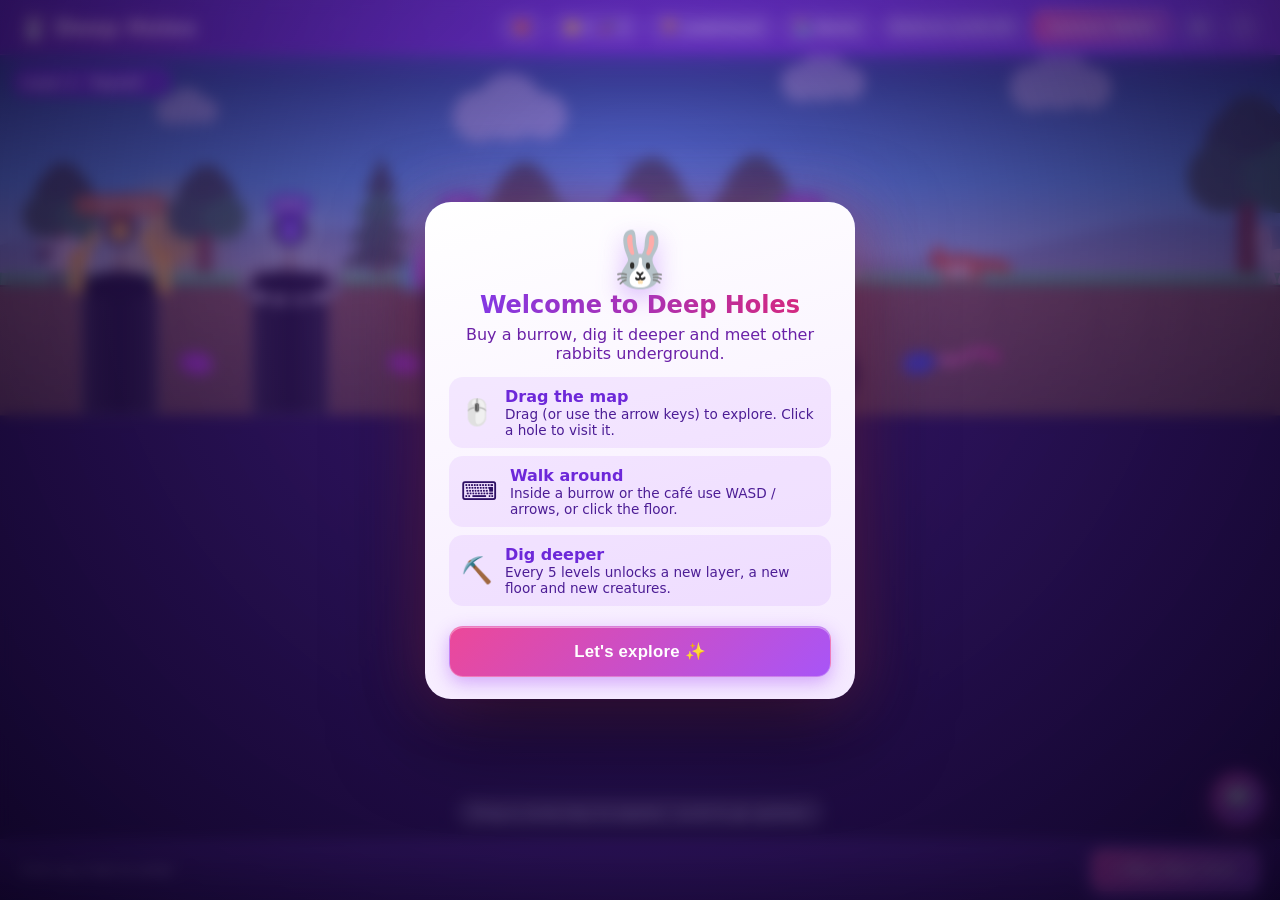
==== commit f82d8196: "Add files via upload" ====
--- a/index.html
+++ b/index.html
@@ -7,8 +7,8 @@
   <meta name="apple-mobile-web-app-capable" content="yes" />
   <meta name="mobile-web-app-capable" content="yes" />
   <title>Deep Holes</title>
-  <link rel="stylesheet" href="css/style.css?v=11" />
-  <link rel="stylesheet" href="css/theme.css?v=11" />
+  <link rel="stylesheet" href="css/style.css?v=12" />
+  <link rel="stylesheet" href="css/theme.css?v=12" />
 </head>
 <body>
   <!-- MAP SCREEN -->
@@ -175,6 +175,6 @@
     </div>
   </div>
 
-  <script type="module" src="js/main.js?v=11"></script>
+  <script type="module" src="js/main.js?v=12"></script>
 </body>
 </html>
--- a/css/style.css
+++ b/css/style.css
@@ -15,7 +15,9 @@
 .screen {
   display: none;
   flex-direction: column;
-  height: 100dvh;
+  height: 100vh;                                         /* fallback for old browsers */
+  height: calc(var(--app-h, 100dvh) - var(--notice-h, 0px));
+  min-height: 0;
 }
 
 .screen.active {
@@ -115,12 +117,15 @@
 /* Map */
 #map-container {
   flex: 1;
+  min-height: 0;
   position: relative;
   overflow: hidden;
   background: #0e0424;
 }
 
 #map-canvas {
+  position: absolute;
+  inset: 0;
   display: block;
   touch-action: none;
   width: 100%;
@@ -223,11 +228,15 @@
 
 #room-container {
   flex: 1;
+  min-height: 0;
+  overflow: hidden;
   position: relative;
   background: #1a0b36;
 }
 
 #room-canvas {
+  position: absolute;                                    /* definite size on every browser (no percentage-height quirks) */
+  inset: 0;
   display: block;
   touch-action: none;
   width: 100%;
--- a/css/theme.css
+++ b/css/theme.css
@@ -66,7 +66,7 @@
 #room-image { border: 2px solid var(--p2); box-shadow: 0 0 18px rgba(236,72,153,.4); }
 #room-links a { color: #fff; background: rgba(244,114,182,.28); border: 1px solid rgba(244,114,182,.5); }
 #room-container { background: var(--bg1); }
-.notice-bar { background: linear-gradient(90deg, #db2777, #7c3aed); box-shadow: 0 4px 20px rgba(219,39,119,.5); padding-top: calc(6px + env(safe-area-inset-top)); }
+
 
 /* ---- modals: glass cards with a pink glow ---- */
 .modal { background: radial-gradient(circle at 50% 25%, rgba(124,58,237,.4), rgba(14,4,36,.86)); backdrop-filter: blur(7px); }
@@ -192,3 +192,107 @@
 }
 @media (max-width: 400px) { .top-bar h1 { font-size: .95rem; } .btn { padding: 7px 10px; } }
 @media (prefers-reduced-motion: reduce) { *, *::before, *::after { animation: none !important; transition: none !important; } }
+
+/* ===== announcement bar: part of the page (pushes the game down), not an overlay ===== */
+.notice-bar { position: relative; z-index: 60; display: flex; align-items: center; justify-content: center; gap: 10px; text-align: center;
+  background: linear-gradient(90deg, #db2777, #7c3aed); color: #fff; font-weight: 600; font-size: .9rem; padding: calc(7px + env(safe-area-inset-top)) 40px 7px; box-shadow: 0 4px 18px rgba(219,39,119,.45); }
+.notice-bar .nx { position: absolute; right: 8px; top: 50%; transform: translateY(-50%); background: rgba(255,255,255,.2); border: 0; color: #fff; width: 26px; height: 26px; border-radius: 50%; cursor: pointer; }
+.notice-bar ~ .screen .top-bar { padding-top: 10px; }
+
+/* ===== settings, effects ===== */
+.set-row { display: flex; justify-content: space-between; align-items: center; gap: 12px; padding: 10px 4px; border-bottom: 1px solid var(--line); color: #fff; }
+.set-row small { display: block; color: var(--lav); font-size: .72rem; margin-top: 2px; }
+.set-row select { width: auto; min-width: 130px; } .set-row input[type=range] { width: 140px; }
+.sw { position: relative; width: 46px; height: 26px; flex: none; }
+.sw input { position: absolute; opacity: 0; inset: 0; width: 100%; height: 100%; margin: 0; cursor: pointer; z-index: 2; }
+.sw i { position: absolute; inset: 0; border-radius: 99px; background: rgba(255,255,255,.22); transition: .2s; }
+.sw i::after { content: ""; position: absolute; top: 3px; left: 3px; width: 20px; height: 20px; border-radius: 50%; background: #fff; transition: .2s; box-shadow: 0 2px 6px rgba(0,0,0,.3); }
+.sw input:checked + i { background: linear-gradient(135deg, #ec4899, #a855f7); } .sw input:checked + i::after { transform: translateX(20px); }
+.fx-canvas { position: fixed; inset: 0; z-index: 120; pointer-events: none; }
+.iris { position: fixed; inset: 0; z-index: 200; background: radial-gradient(circle at 50% 50%, #3b0764, #12062b 70%); pointer-events: all; }
+.dig-overlay { position: fixed; inset: 0; z-index: 150; display: flex; align-items: center; justify-content: center; background: rgba(14,4,36,.55); animation: fadeIn .2s; }
+.dig-overlay.out { opacity: 0; transition: opacity .2s; }
+.dig-card { background: linear-gradient(165deg, #5b21b6, #2a1252); border: 1px solid rgba(244,114,182,.55); border-radius: 22px; padding: 22px 32px; text-align: center; min-width: 250px; box-shadow: 0 20px 60px rgba(0,0,0,.55), 0 0 40px rgba(236,72,153,.35); color: #fff; }
+.dig-ico { font-size: 3.2rem; display: inline-block; animation: digswing .24s ease-in-out infinite alternate; transform-origin: 70% 90%; }
+.dig-label { font-weight: 700; margin-top: 4px; }
+.dig-bar { height: 10px; border-radius: 99px; background: rgba(255,255,255,.18); overflow: hidden; margin-top: 12px; }
+.dig-bar i { display: block; height: 100%; width: 0; background: linear-gradient(90deg, #f472b6, #c084fc); }
+.fx-banner { position: fixed; left: 50%; top: 32%; transform: translate(-50%, -50%); z-index: 160; font-size: clamp(2rem, 9vw, 3.6rem); font-weight: 800; color: #fff; text-align: center; text-shadow: 0 0 30px #ec4899, 0 4px 0 #7c3aed; pointer-events: none; animation: bannerIn 1.9s ease forwards; }
+@keyframes fadeIn { from { opacity: 0; } to { opacity: 1; } }
+@keyframes digswing { from { transform: rotate(-30deg); } to { transform: rotate(16deg) translateY(6px); } }
+@keyframes bannerIn { 0% { opacity: 0; transform: translate(-50%, -30%) scale(.4); } 15% { opacity: 1; transform: translate(-50%, -50%) scale(1.15); } 25% { transform: translate(-50%, -50%) scale(1); } 80% { opacity: 1; } 100% { opacity: 0; transform: translate(-50%, -85%) scale(1); } }
+body.shake { animation: shake .45s; }
+@keyframes shake { 10%, 90% { transform: translate(-1px, 1px); } 20%, 80% { transform: translate(3px, -2px); } 30%, 50%, 70% { transform: translate(-5px, 3px); } 40%, 60% { transform: translate(5px, -3px); } }
+
+/* joystick side / size (settings) */
+.joy { --s: var(--joy-s, 1); width: calc(136px * var(--s)); height: calc(136px * var(--s)); }
+.joy-knob { width: calc(58px * var(--s)); height: calc(58px * var(--s)); margin: calc(-29px * var(--s)) 0 0 calc(-29px * var(--s)); }
+body[data-joy="right"] .joy { left: auto; right: calc(18px + env(safe-area-inset-right)); }
+@media (max-width: 760px) { .joy { width: calc(128px * var(--s)); height: calc(128px * var(--s)); } }
+
+/* phones: no GPU-heavy effects (backdrop blur / endless background animation can blank canvases on some devices) */
+@media (pointer: coarse) {
+  *, *::before, *::after { backdrop-filter: none !important; -webkit-backdrop-filter: none !important; }
+  .modal { background: rgba(14,4,36,.9); }
+  .top-bar, .top-bar::before { animation: none !important; }
+  .top-bar h1 { filter: none; }
+  .chat-fab { animation: none; }
+}
+
+/* ===== chat extras, staff, economy, decorating, themes, sharing ===== */
+.chat-err { color: #fda4af; font-size: .78rem; padding: 2px 12px; }
+.chat-tier { background: rgba(255,255,255,.1); color: var(--lav); font-size: .76rem; padding: 6px 12px; }
+.emoji-btn { background: none; border: 0; font-size: 1.3rem; cursor: pointer; padding: 0 4px; }
+.emoji-pop { position: absolute; left: 8px; right: 8px; bottom: 58px; background: rgba(26,11,54,.98); border: 1px solid rgba(244,114,182,.45); border-radius: 14px; padding: 8px; display: grid; grid-template-columns: repeat(7, 1fr); gap: 4px; z-index: 5; box-shadow: 0 10px 30px rgba(0,0,0,.5); }
+.emoji-pop button { background: none; border: 0; font-size: 1.25rem; cursor: pointer; border-radius: 8px; padding: 4px; } .emoji-pop button:hover { background: rgba(255,255,255,.18); }
+.chat-meta { display: flex; align-items: center; gap: 6px; }
+.chat-rep { background: none; border: 0; color: #c4b5fd; cursor: pointer; font-size: .8rem; padding: 0 4px; opacity: .7; margin-left: auto; box-shadow: none; } .chat-rep:hover { opacity: 1; color: #fb7185; transform: none; background: none; }
+.chat-msg .chat-rep { color: #a855f7; }
+.cafe-msg .chat-rep { margin-left: 6px; }
+.report-quote { background: rgba(255,255,255,.08); border-left: 3px solid var(--p2); padding: 8px 10px; border-radius: 8px; color: #fff; margin: 6px 0; word-break: break-word; }
+.perm-grid { display: grid; grid-template-columns: repeat(auto-fill, minmax(210px, 1fr)); gap: 6px; margin: 8px 0; }
+.perm { display: flex; gap: 8px; align-items: flex-start; background: var(--glass); border: 1px solid var(--line); border-radius: 10px; padding: 8px; cursor: pointer; color: #fff; }
+.perm span { display: flex; flex-direction: column; } .perm small { color: var(--lav); font-size: .7rem; }
+.ad-link { color: #fbcfe8; text-decoration: underline; }
+.emote-row { display: flex; gap: 4px; padding: 4px 8px; background: rgba(255,255,255,.05); }
+.emote { background: rgba(255,255,255,.12); border: 0; border-radius: 10px; font-size: 1.15rem; padding: 3px 8px; cursor: pointer; transition: transform .1s; } .emote:hover { transform: scale(1.2); }
+.eco-chip { display: inline-flex; gap: 8px; font-weight: 700; white-space: nowrap; }
+.daily-btn { position: relative; }
+.daily-btn .dot { display: none; position: absolute; top: -3px; right: -3px; width: 11px; height: 11px; border-radius: 50%; background: #fff; box-shadow: 0 0 0 3px #ec4899; }
+.daily-btn.ready .dot { display: block; animation: pulseGlow 1.6s infinite; }
+.quest { display: flex; gap: 12px; align-items: center; background: var(--glass); border: 1px solid var(--line); border-radius: 14px; padding: 10px 12px; margin: 8px 0; color: #fff; }
+.q-ico { font-size: 1.6rem; } .q-txt { flex: 1; min-width: 0; } .q-txt small { display: block; color: var(--lav); font-size: .76rem; margin: 2px 0 4px; } .q-txt input { width: 100%; } .q-btns { display: flex; flex-direction: column; gap: 6px; }
+.bag { display: grid; grid-template-columns: repeat(auto-fill, minmax(92px, 1fr)); gap: 8px; margin: 8px 0; }
+.bag-it { display: flex; flex-direction: column; align-items: center; gap: 2px; background: var(--glass); border: 1px solid var(--line); border-radius: 12px; padding: 8px 4px; color: #fff; font-size: 1.6rem; cursor: pointer; }
+.bag-it small { font-size: .68rem; text-align: center; color: var(--lav); } .bag-it i { font-style: normal; font-size: .72rem; color: #fbcfe8; }
+.bag-it.uncommon { border-color: #86efac; } .bag-it.rare { border-color: #93c5fd; box-shadow: 0 0 14px rgba(147,197,253,.35); } .bag-it.epic { border-color: #f0abfc; box-shadow: 0 0 18px rgba(240,171,252,.5); }
+.owner-tools { display: flex; gap: 6px; flex-wrap: wrap; align-items: center; }
+.decor-bar { position: absolute; left: 0; right: 0; bottom: 0; z-index: 46; background: linear-gradient(0deg, rgba(26,11,54,.97), rgba(58,24,110,.94)); border-top: 1px solid rgba(244,114,182,.45); padding: 8px 10px calc(8px + env(safe-area-inset-bottom)); display: flex; flex-direction: column; gap: 6px; }
+.decor-hint { font-size: .74rem; color: var(--lav); text-align: center; }
+.decor-items { display: flex; gap: 6px; overflow-x: auto; padding-bottom: 2px; }
+.decor-it { flex: none; display: flex; flex-direction: column; align-items: center; background: var(--glass); border: 1px solid var(--line); border-radius: 12px; padding: 4px 10px; color: #fff; font-size: 1.3rem; cursor: pointer; } .decor-it small { font-size: .62rem; color: var(--lav); }
+.decor-actions { display: flex; gap: 6px; justify-content: center; flex-wrap: wrap; }
+body.decorating .joy { display: none !important; }
+.theme-grid { display: grid; grid-template-columns: repeat(auto-fill, minmax(120px, 1fr)); gap: 8px; margin-top: 8px; }
+.theme-it { display: flex; flex-direction: column; align-items: center; gap: 4px; background: var(--glass); border: 2px solid var(--line); border-radius: 14px; padding: 8px; color: #fff; cursor: pointer; }
+.theme-it.on { border-color: var(--p2); box-shadow: 0 0 16px rgba(244,114,182,.4); } .theme-it small { color: var(--lav); }
+.swatch { display: block; width: 100%; height: 44px; border-radius: 10px; }
+.share-card { width: 100%; border-radius: 14px; box-shadow: 0 12px 36px rgba(0,0,0,.5); margin-bottom: 10px; }
+.sx-grid.weekly { grid-template-columns: 34px minmax(110px, 1fr) 52px 52px 52px 80px; min-width: 420px; }
+@media (max-width: 760px) { .eco-chip { font-size: .78rem; gap: 6px; } .emoji-pop { grid-template-columns: repeat(6, 1fr); } .quest { flex-wrap: wrap; } }
+
+.modal.top { z-index: 400; }
+#toast { z-index: 500; }
+.perm input[type=checkbox], .ad-field input[type=checkbox] { width: auto; flex: none; margin-top: 3px; accent-color: #ec4899; }
+
+/* ===== phone refinements: compact room header, safe default height, toast above the decor bar ===== */
+:root { --app-h: 100vh; }
+@media (max-width: 760px) {
+  #room-info { flex-wrap: nowrap; overflow-x: auto; gap: 8px; padding: 6px 10px; scrollbar-width: none; align-items: center; }
+  #room-info::-webkit-scrollbar { display: none; }
+  #room-info > * { flex: none; }
+  #room-image, #room-details { display: none; }
+  #room-info .trade-area, #room-info .owner-tools { width: auto; flex-wrap: nowrap; overflow: visible; }
+  #toast { bottom: auto; top: calc(70px + env(safe-area-inset-top)); transform: translate(-50%, -20px); }
+  #toast.show { transform: translate(-50%, 0); }
+}
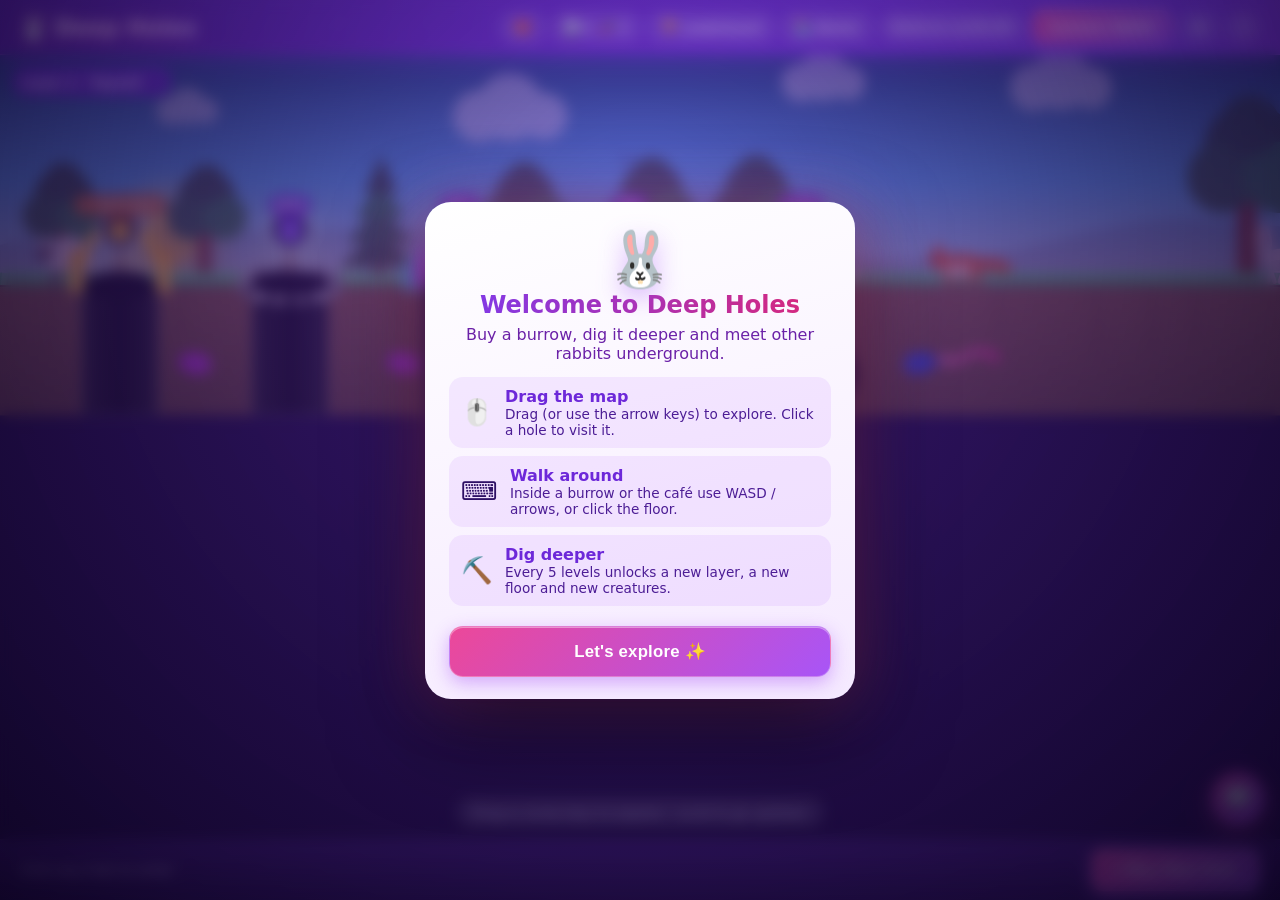
==== commit 3392e5b3: "Add files via upload" ====
--- a/index.html
+++ b/index.html
@@ -7,8 +7,8 @@
   <meta name="apple-mobile-web-app-capable" content="yes" />
   <meta name="mobile-web-app-capable" content="yes" />
   <title>Deep Holes</title>
-  <link rel="stylesheet" href="css/style.css?v=12" />
-  <link rel="stylesheet" href="css/theme.css?v=12" />
+  <link rel="stylesheet" href="css/style.css?v=13" />
+  <link rel="stylesheet" href="css/theme.css?v=13" />
 </head>
 <body>
   <!-- MAP SCREEN -->
@@ -175,6 +175,6 @@
     </div>
   </div>
 
-  <script type="module" src="js/main.js?v=12"></script>
+  <script type="module" src="js/main.js?v=13"></script>
 </body>
 </html>
--- a/css/theme.css
+++ b/css/theme.css
@@ -257,6 +257,8 @@
 .emote-row { display: flex; gap: 4px; padding: 4px 8px; background: rgba(255,255,255,.05); }
 .emote { background: rgba(255,255,255,.12); border: 0; border-radius: 10px; font-size: 1.15rem; padding: 3px 8px; cursor: pointer; transition: transform .1s; } .emote:hover { transform: scale(1.2); }
 .eco-chip { display: inline-flex; gap: 8px; font-weight: 700; white-space: nowrap; }
+.coin-amount, .coin-rate { display: inline-flex; align-items: center; gap: 4px; white-space: nowrap; }
+.rabbit-coin { width: 1.16em; height: 1.16em; object-fit: contain; vertical-align: -.18em; flex: none; filter: drop-shadow(0 1px 2px rgba(80,35,0,.45)); }
 .daily-btn { position: relative; }
 .daily-btn .dot { display: none; position: absolute; top: -3px; right: -3px; width: 11px; height: 11px; border-radius: 50%; background: #fff; box-shadow: 0 0 0 3px #ec4899; }
 .daily-btn.ready .dot { display: block; animation: pulseGlow 1.6s infinite; }
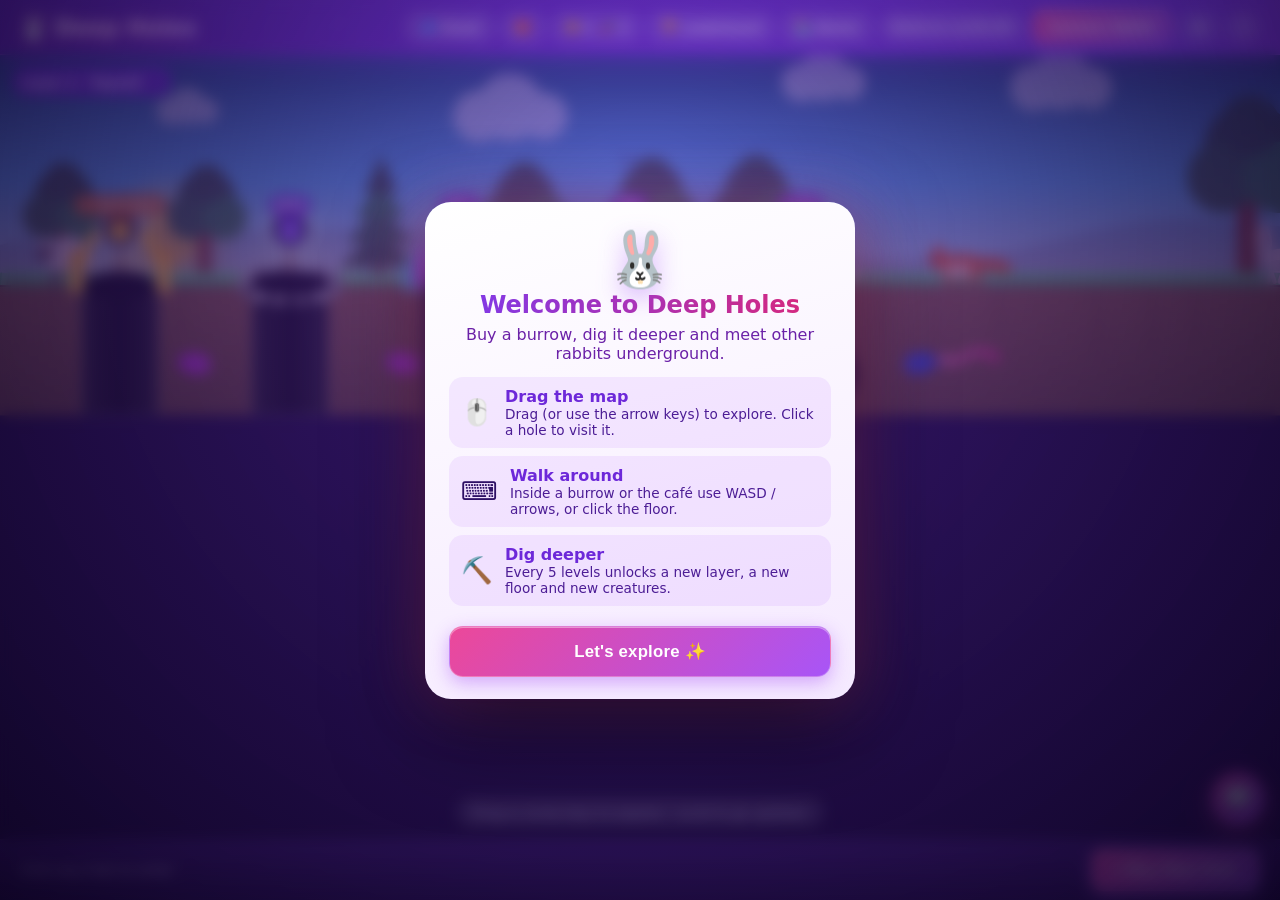
==== commit c3243f0d: "Add files via upload" ====
--- a/index.html
+++ b/index.html
@@ -7,8 +7,8 @@
   <meta name="apple-mobile-web-app-capable" content="yes" />
   <meta name="mobile-web-app-capable" content="yes" />
   <title>Deep Holes</title>
-  <link rel="stylesheet" href="css/style.css?v=13" />
-  <link rel="stylesheet" href="css/theme.css?v=13" />
+  <link rel="stylesheet" href="css/style.css?v=18" />
+  <link rel="stylesheet" href="css/theme.css?v=18" />
 </head>
 <body>
   <!-- MAP SCREEN -->
@@ -93,6 +93,7 @@
         <div class="cost-display">
           Estimated cost: <strong id="cost-display">$4</strong>
         </div>
+        <p id="buy-balance-note" class="modal-desc">Cost and balance are checked before purchase.</p>
       </div>
 
       <div class="modal-actions">
@@ -134,7 +135,8 @@
 
       <div class="deepen-section">
         <p>Current Depth: <strong id="edit-current-depth">1</strong></p>
-        <button id="deepen-btn" class="btn">Deepen +1 level (~$4)</button>
+        <p id="deepen-quote" class="modal-desc">Cost and balance are checked before digging.</p>
+        <button id="deepen-btn" class="btn">Deepen +1</button>
       </div>
 
       <div class="modal-actions">
@@ -175,6 +177,6 @@
     </div>
   </div>
 
-  <script type="module" src="js/main.js?v=13"></script>
+  <script type="module" src="js/main.js?v=18"></script>
 </body>
 </html>
--- a/css/theme.css
+++ b/css/theme.css
@@ -290,11 +290,40 @@
 /* ===== phone refinements: compact room header, safe default height, toast above the decor bar ===== */
 :root { --app-h: 100vh; }
 @media (max-width: 760px) {
-  #room-info { flex-wrap: nowrap; overflow-x: auto; gap: 8px; padding: 6px 10px; scrollbar-width: none; align-items: center; }
-  #room-info::-webkit-scrollbar { display: none; }
-  #room-info > * { flex: none; }
-  #room-image, #room-details { display: none; }
-  #room-info .trade-area, #room-info .owner-tools { width: auto; flex-wrap: nowrap; overflow: visible; }
+  .top-bar { flex-wrap: wrap; justify-content: space-between; }
+  .top-bar h1 { flex: 1 0 100%; }
+  .wallet-area { flex: 0 0 100%; width: 100%; justify-content: space-between; flex-wrap: wrap; overflow: visible; gap: 6px; padding: 0; }
+  .wallet-area > * { flex: 0 0 auto; min-height: 34px; }
+  #room-screen #room-info { flex-wrap: wrap; overflow: visible; gap: 8px; padding: 8px 10px; align-items: center; }
+  #room-image { display: none; }
+  #room-details { display: block; flex: 1 1 100%; order: -1; min-width: 0; max-height: 52px; overflow: hidden; }
+  #room-description { display: -webkit-box; -webkit-box-orient: vertical; -webkit-line-clamp: 2; overflow: hidden; }
+  #room-info .trade-area, #room-info .owner-tools { width: 100%; flex: 1 1 100%; flex-wrap: nowrap; overflow-x: auto; scrollbar-width: none; }
+  #room-info .trade-area::-webkit-scrollbar, #room-info .owner-tools::-webkit-scrollbar { display: none; }
+  #room-info .trade-area > *, #room-info .owner-tools > * { flex: none; }
+  .map-controls { left: 12px; right: 72px; bottom: 64px; transform: none; max-width: none; white-space: normal; text-align: center; line-height: 1.3; }
   #toast { bottom: auto; top: calc(70px + env(safe-area-inset-top)); transform: translate(-50%, -20px); }
   #toast.show { transform: translate(-50%, 0); }
 }
+@media (max-width: 360px) { .wallet-area .balance-badge { display: none; } }
+
+
+/* ---- Rabbit closet / frame-aligned cosmetic sets ---- */
+.rabbit-profile-style { display:flex; align-items:center; gap:14px; margin:12px 0; padding:12px; border:1px solid rgba(255,255,255,.14); border-radius:16px; background:linear-gradient(135deg,rgba(124,58,237,.2),rgba(236,72,153,.11)); }
+.rabbit-profile-preview { width:76px; height:95px; object-fit:contain; image-rendering:auto; border-radius:12px; background:rgba(15,8,30,.35); }
+.rabbit-set-grid { display:grid; grid-template-columns:repeat(auto-fill,minmax(235px,1fr)); gap:12px; margin-top:12px; }
+.rabbit-set-card { min-width:0; display:grid; grid-template-columns:86px minmax(0,1fr); align-items:center; gap:12px; padding:12px; border:1px solid rgba(255,255,255,.14); border-radius:16px; background:linear-gradient(145deg,rgba(35,19,67,.9),rgba(25,16,42,.94)); }
+.rabbit-set-card.is-equipped { border-color:#f0abfc; box-shadow:0 0 0 1px rgba(240,171,252,.26),0 8px 24px rgba(168,85,247,.15); }
+.rabbit-set-preview { display:block; width:80px; height:100px; object-fit:contain; border-radius:12px; background:radial-gradient(circle at 50% 45%,rgba(168,85,247,.28),rgba(15,8,30,.42)); image-rendering:auto; }
+.rabbit-set-copy { min-width:0; }
+.rabbit-set-title { display:flex; align-items:center; gap:6px; flex-wrap:wrap; }
+.rabbit-set-price { margin:6px 0 9px; color:#fde68a; font-weight:800; font-size:.9rem; }
+.rabbit-equipped { display:flex; align-items:center; justify-content:space-between; gap:12px; }
+.rabbit-admin-layer { display:grid; grid-template-columns:minmax(0,1fr) auto; align-items:end; gap:8px; padding:8px; border:1px solid rgba(255,255,255,.1); border-radius:12px; }
+.rabbit-remove-layer,.rabbit-admin-option { display:flex; align-items:center; gap:8px; margin:7px 0; color:#e9ddff; font-size:.86rem; }
+.rabbit-layer-fields { display:grid; gap:8px; margin:10px 0; }
+.rabbit-admin-form textarea { width:100%; box-sizing:border-box; }
+@media(max-width:560px) { .rabbit-set-grid { grid-template-columns:1fr; } .rabbit-set-card { grid-template-columns:72px minmax(0,1fr); gap:9px; padding:9px; } .rabbit-set-preview { width:68px; height:86px; } .rabbit-profile-style { align-items:flex-start; } .rabbit-admin-layer { grid-template-columns:1fr; } }
+
+.rabbit-admin-preview { display:grid; gap:6px; margin:10px 0 14px; padding:10px; border:1px solid rgba(255,255,255,.14); border-radius:12px; background:rgba(15,8,30,.42); }
+.rabbit-admin-sheet-preview { display:block; width:100%; height:auto; max-height:100px; border-radius:8px; border:1px solid rgba(255,255,255,.12); background:#170d29; image-rendering:pixelated; }
